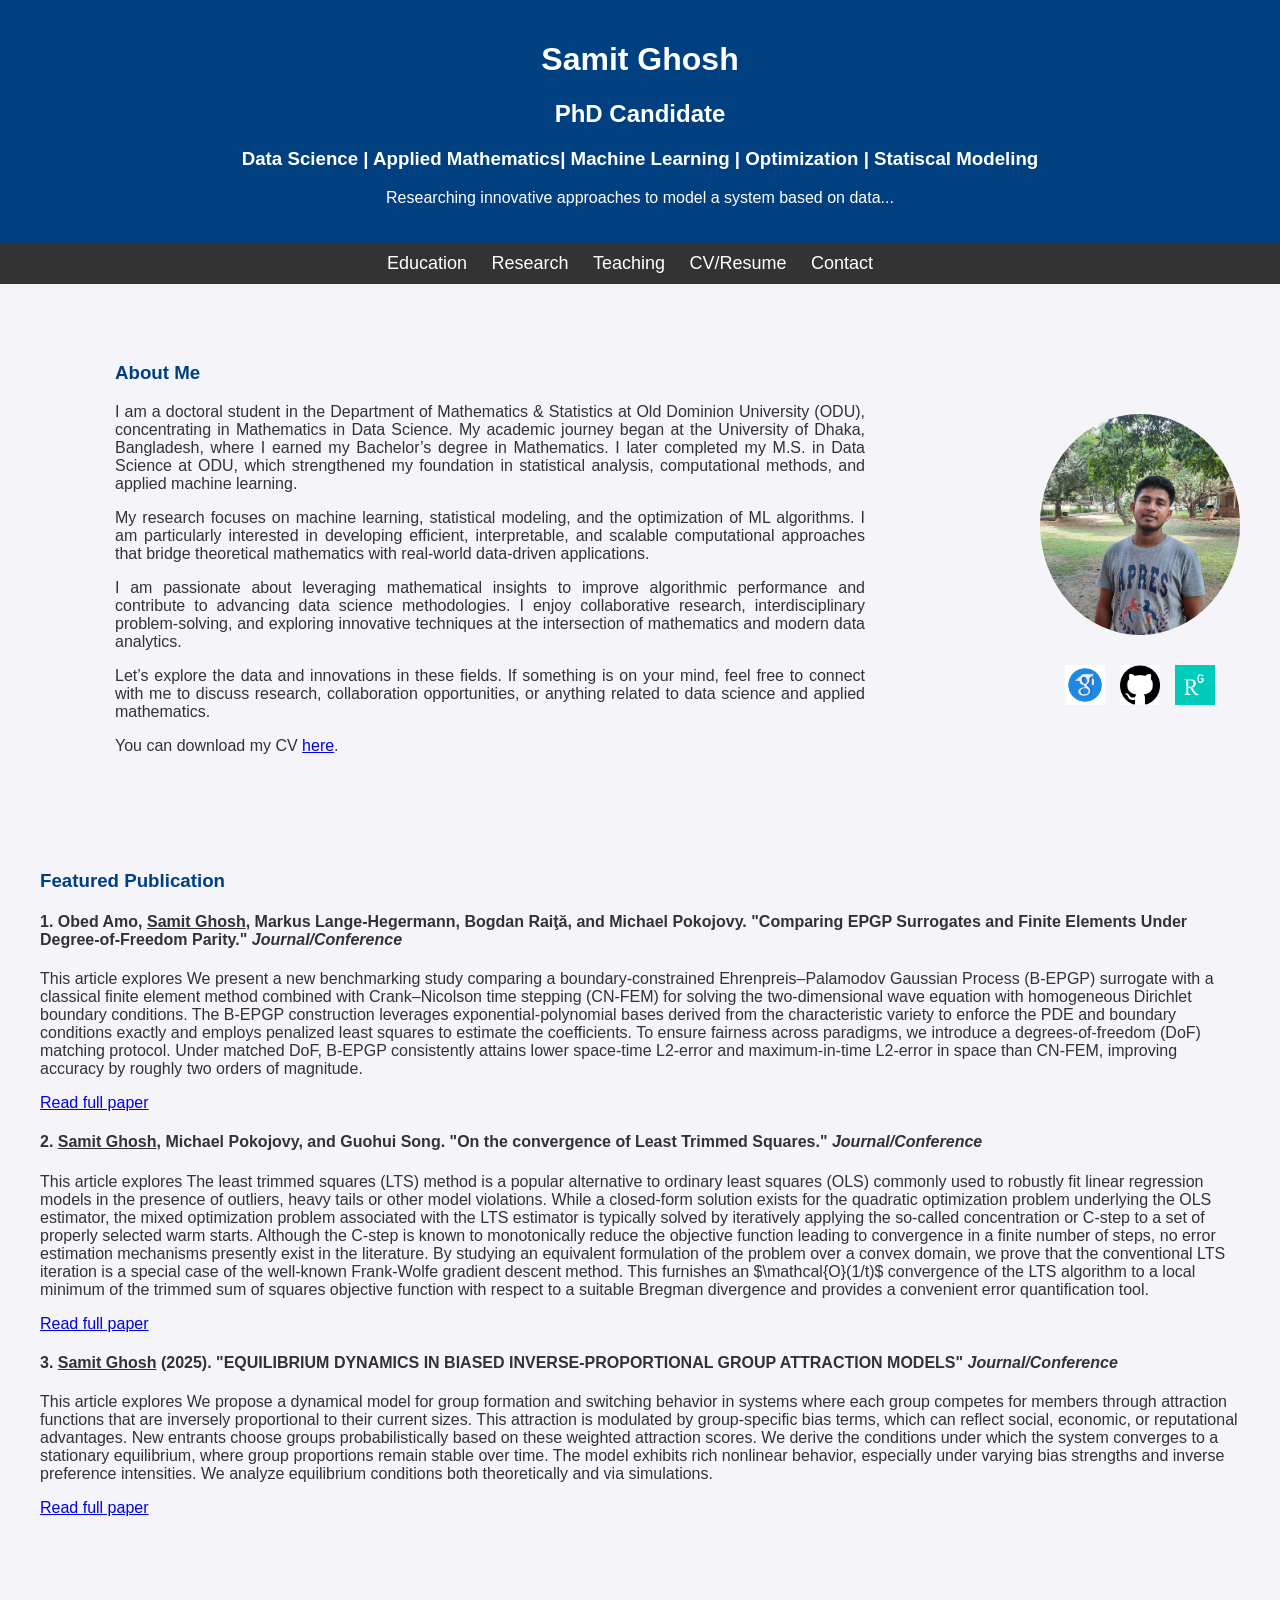
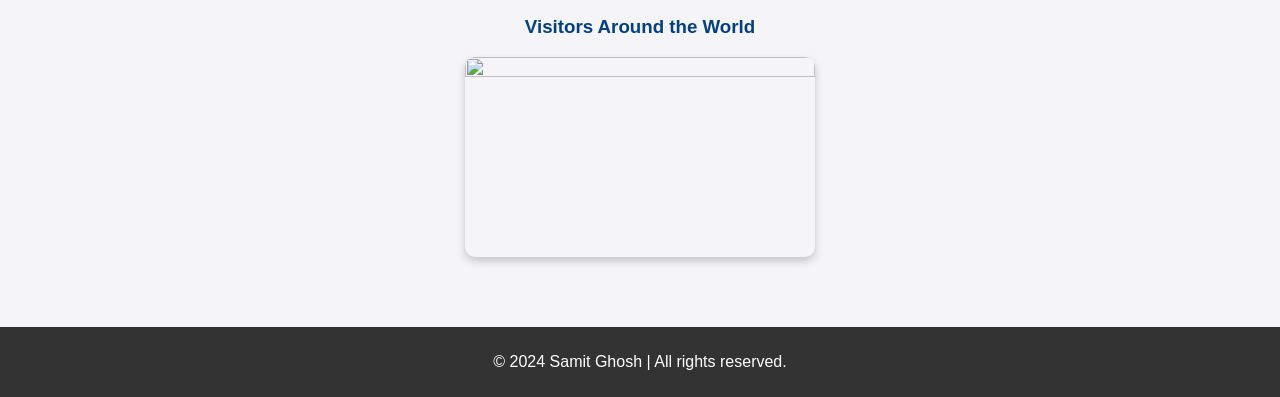
==== index.html @ 46276c5f "Add files via upload" ====
<!DOCTYPE html>
<html lang="en">
<head>
    <meta charset="UTF-8">
    <meta name="viewport" content="width=device-width, initial-scale=1.0">
    <meta name="description" content="PhD Student in Computational & Applied Mathemaatics">
    <title>Samit Ghosh - PhD Student in Mathematics & Data Science</title>
    <link rel="stylesheet" href="styles.css">
    <link rel="stylesheet" href="https://cdnjs.cloudflare.com/ajax/libs/font-awesome/6.0.0-beta3/css/all.min.css">

</head>
<body>
    <header>
        <h1>Samit Ghosh</h1>
        <h2>PhD Candidate</h2> 
        <h3> Data Science | Applied Mathematics| Machine Learning | Optimization | Statiscal Modeling </h3>
        <p>Researching innovative approaches to model a system based on data...</p>
    </header>

    <nav>
    <ul>
        <li><a href="education.html">Education</a></li>
        <li><a href="research.html">Research</a></li> <!-- Link to research.html -->
        <li><a href="experience.html">Teaching</a></li>
        <!--<li><a href="#innovation">Innovation</a></li>-->
        <!--<li><a href="CV.html">CV/Resume</a></li>-->
        <li><a href="#cv">CV/Resume</a></li>
        <li><a href="contact.html">Contact</a></li>
    </ul>
   </nav>

<section id="about">
    <div class="about-container">


        <!-- LEFT SIDE -->
        <div class="left-side">
            <h3>About Me</h3>
            <p>I am a doctoral student in the Department of Mathematics &amp; Statistics at Old Dominion University (ODU), concentrating in Mathematics in Data Science. My academic journey began at the University of Dhaka, Bangladesh, where I earned my Bachelor’s degree in Mathematics. I later completed my M.S. in Data Science at ODU, which strengthened my foundation in statistical analysis, computational methods, and applied machine learning.</p> 
<p>My research focuses on machine learning, statistical modeling, and the optimization of ML algorithms. I am particularly interested in developing efficient, interpretable, and scalable computational approaches that bridge theoretical mathematics with real-world data-driven applications.</p>
<p>I am passionate about leveraging mathematical insights to improve algorithmic performance and contribute to advancing data science methodologies. I enjoy collaborative research, interdisciplinary problem-solving, and exploring innovative techniques at the intersection of mathematics and modern data analytics.</p>
<p>Let’s explore the data and innovations in these fields. If something is on your mind, feel free to connect with me to discuss research, collaboration opportunities, or anything related to data science and applied mathematics.</p>

<!-- CV/Resume link -->
    <p id="cv">You can download my CV <a href="SamitGhosh_CV.pdf" target="_blank">here</a>.</p>
        </div>

        <!-- RIGHT SIDE -->
        <div class="right-side">
            <img src="Profile.jpg" class="profile-pic" alt="Profile Picture of Samit K. Ghosh">

            <div class="social-icons">
                <a href="https://scholar.google.com/citations?user=d_TgIVkAAAAJ&hl=en&oi=ao" target="_blank">
                    <img src="google_scholar.jpg" alt="Google Scholar">
                </a>

                <a href="https://github.com/samitgit" target="_blank">
                    <img src="git_hub.png" alt="GitHub">
                </a>

                <a href="YOUR_RESEARCHGATE_LINK" target="_blank">
                    <img src="RG.jpg" alt="ResearchGate">
                </a>
            </div>
        </div>



    </div>
</section>




    <section id="featured-publication">
        <h3>Featured Publication</h3>
        <article>
            <h4>1. Obed Amo, <u>Samit Ghosh</u>, Markus Lange-Hegermann, Bogdan Raiţă, and Michael Pokojovy. "Comparing EPGP Surrogates and Finite Elements Under Degree-of-Freedom Parity." <em>Journal/Conference</em></h4>
            <p>This article explores We present a new benchmarking study comparing a boundary-constrained Ehrenpreis–Palamodov Gaussian Process (B-EPGP) surrogate with a classical finite element method combined with Crank–Nicolson time stepping (CN-FEM) for solving the two-dimensional wave equation with homogeneous Dirichlet boundary conditions. The B-EPGP construction leverages exponential-polynomial bases derived from the characteristic variety to enforce the PDE and boundary conditions exactly and employs penalized least squares to estimate the coefficients. To ensure fairness across paradigms, we introduce a degrees-of-freedom (DoF) matching protocol. Under matched DoF, B-EPGP consistently attains lower space-time L2-error and maximum-in-time L2-error in space than CN-FEM, improving accuracy by roughly two orders of magnitude.</p>
            <a href="https://scholar.google.com/citations?view_op=view_citation&hl=en&user=d_TgIVkAAAAJ&citation_for_view=d_TgIVkAAAAJ:d1gkVwhDpl0C" target="_blank">Read full paper</a>
            <h4>2. <u>Samit Ghosh</u>, Michael Pokojovy, and Guohui Song. "On the convergence of Least Trimmed Squares." <em>Journal/Conference</em></h4>
            <p>This article explores The least trimmed squares (LTS) method is a popular alternative to ordinary least squares (OLS) commonly used to robustly fit linear regression models in the presence of outliers, heavy tails or other model violations. While a closed-form solution exists for the quadratic optimization problem underlying the OLS estimator, the mixed optimization problem associated with the LTS estimator is typically solved by iteratively applying the so-called concentration or C-step to a set of properly selected warm starts. Although the C-step is known to monotonically reduce the objective function leading to convergence in a finite number of steps, no error estimation mechanisms presently exist in the literature. By studying an equivalent formulation of the problem over a convex domain, we prove that the conventional LTS iteration is a special case of the well-known Frank-Wolfe gradient descent method. This furnishes an $\mathcal{O}(1/t)$ convergence of the LTS algorithm to a local minimum of the trimmed sum of squares objective function with respect to a suitable Bregman divergence and provides a convenient error quantification tool.</p>
            <a href="LTS_Estimator.pdf" target="_blank">Read full paper</a>
            <h4>3. <u>Samit Ghosh</u> (2025). "EQUILIBRIUM DYNAMICS IN BIASED INVERSE-PROPORTIONAL GROUP
ATTRACTION MODELS" <em>Journal/Conference</em></h4>
            <p>This article explores We propose a dynamical model for group formation and switching behavior in systems where each group competes for members through attraction functions that are inversely proportional to their current sizes. This attraction is modulated by group-specific bias terms, which can reflect social, economic, or reputational advantages. New entrants choose groups probabilistically based on these weighted attraction scores. We derive the conditions under which the system converges to a stationary equilibrium, where group proportions remain stable over time. The model exhibits rich nonlinear behavior, especially under varying bias strengths and inverse preference intensities. We analyze equilibrium conditions both theoretically and
via simulations.</p>
            <a href="Inverse_Bias.pdf" target="_blank">Read full paper</a>
        </article>
    </section>

<section id="visitor-map" style="text-align:center; margin: 40px 0;">
    <h3>Visitors Around the World</h3>
    <a href="https://clustrmaps.com" title="Visitor Map" target="_blank">
        <img src="https://www.clustrmaps.com/map_v2.png?cl=ff0000&w=a" 
             width="350" 
             height="200" 
             style="border-radius: 10px; box-shadow: 0 4px 8px rgba(0,0,0,0.2);">
    </a>
</section>

    <footer>
        <p>&copy; 2024 Samit Ghosh | All rights reserved.</p>
    </footer>


</body>
</html>
---- styles.css ----
body {
    font-family: Arial, sans-serif;
    margin: 0;
    padding:0;
    background-color: #f4f4f9;
    color: #333;
}

header {
    background-color: #004080;
    color: white;
    text-align: center;
    padding: 20px 0;
}

nav {
    background-color: #333;
    text-align: center;
    padding: 10px;
}

nav ul {
    list-style: none;
    margin: 0;
    padding: 0;
}

nav ul li {
    display: inline;
    margin-right: 20px;
}

nav ul li a {
    color: white;
    text-decoration: none;
    font-size: 18px;
}

nav ul li a:hover {
    text-decoration: underline;
}

section {
    padding: 20px;
    margin: 20px;
}

section h3 {
    color: #004080;
}

/* Default image behavior */
img {
    max-width: 100%;
    height: auto;
    display: block;
    margin: 10px auto;
    border-radius: 0;
}

#contact {
    background-color: #f9f9f9;
    padding: 30px;
    margin: 30px 0;
    border-radius: 8px;
}

#contact h3 {
    color: #004080;
}

form {
    display: flex;
    flex-direction: column;
    max-width: 500px;
    margin: 0 auto;
}

form label {
    margin-top: 10px;
    font-weight: bold;
}

form input, form textarea {
    padding: 10px;
    margin-top: 5px;
    border: 1px solid #ccc;
    border-radius: 4px;
    font-size: 16px;
    width: 100%;
}

form button {
    background-color: #004080;
    color: white;
    border: none;
    padding: 10px 20px;
    margin-top: 15px;
    cursor: pointer;
    border-radius: 4px;
    font-size: 16px;
}

form button:hover {
    background-color: #003366;
}

.social-media {
    text-align: center;
    margin-top: 20px;
}

.social-media a {
    margin: 0 10px;
}

.social-media img {
    width: 40px;
    height: auto;
}

#education {
    padding: 20px;
    background-color: #f9f9f9;
}

.education-container {
    display: flex;
    justify-content: space-around;
    flex-wrap: wrap; /* Allows wrapping on smaller screens */
    margin-top: 20px;
}

.education-item {
    background-color: #f0f0f5;
    padding: 20px;
    border-radius: 8px;
    width: 45%; /* Makes each section take 45% of the width */
    margin-bottom: 20px;
    text-align: center;
}

.education-item img {
    display: block;
    margin: 10px auto;
    width: 50px;
    height: auto;
}

.education-item p {
    font-size: 16px;
    margin: 5px 0;
}

@media (max-width: 768px) {
    .education-item {
        width: 100%; /* Full width on smaller screens */
    }
}

footer {
    text-align: center;
    background-color: #333;
    color: white;
    padding: 10px 0;
    width: 100%;
    margin-top: 40px; /* optional spacing */
}

/* ABOUT SECTION */
#about {
    padding: 20px;
    margin: 20px;
}

.about-container {
    display: flex;
    align-items: flex-start;
    gap: 100px;
}

.left-side {
    text-align: justify;
    width: 750px;
    margin: 20px auto;
}

.profile-pic {
    width: 300px;
    border-radius: 70%;
    display: block;
    margin: 90px auto 20px auto;
}


/* Social icons below image */
.social-icons {
    margin-top: 15px;
    display: flex;
    justify-content: center;
    gap: 15px;
}

.social-icons img {
    width: 40px;
    height: 40px;
    transition: 0.3s;
    cursor: pointer;
}

.social-icons img:hover {
    transform: scale(1.1);
}

.right-side {
    max-width: 200px;
    text-align: justify;   /* ← This justifies your text */
    margin: 40px right;
}



/* Fix for mobile view */
@media (max-width: 768px) {
    .about-container {
        flex-direction: column;
        text-align: left;
    }

    .left-side {
        width: 100%;
    }

    .right-side {
        max-width: 100%;
    }
}

/* Common styling */
.education-item {
    background: #f9f9f9;
    padding: 15px;
    margin: 15px 0;
    border-radius: 8px;
    box-shadow: 0 0 5px rgba(0,0,0,0.1);
}

/* Full-width items (PhD + Undergraduate) */
.full-width {
    width: 100%;
}

/* Logo styling */
.edu-logo {
    width: 60px;
    margin-bottom: 10px;
}

/* Two MS cards side-by-side */
.ms-container {
    display: flex;
    gap: 20px;
    margin-top: 10px;
}

.ms-card {
    flex: 1;
}

/* Responsive layout for mobile */
@media (max-width: 768px) {
    .ms-container {
        flex-direction: column;
    }
}

.teaching-container {
    display: flex;
    flex-direction: column;
    gap: 20px;
    margin-top: 20px;
}

.course {
    background-color: #f9f9f9;
    padding: 15px;
    border-radius: 10px;
    box-shadow: 0 3px 6px rgba(0,0,0,0.1);
}

.course h4 {
    margin-bottom: 5px;
    color: #2c3e50;
}

.course p {
    margin: 3px 0;
}
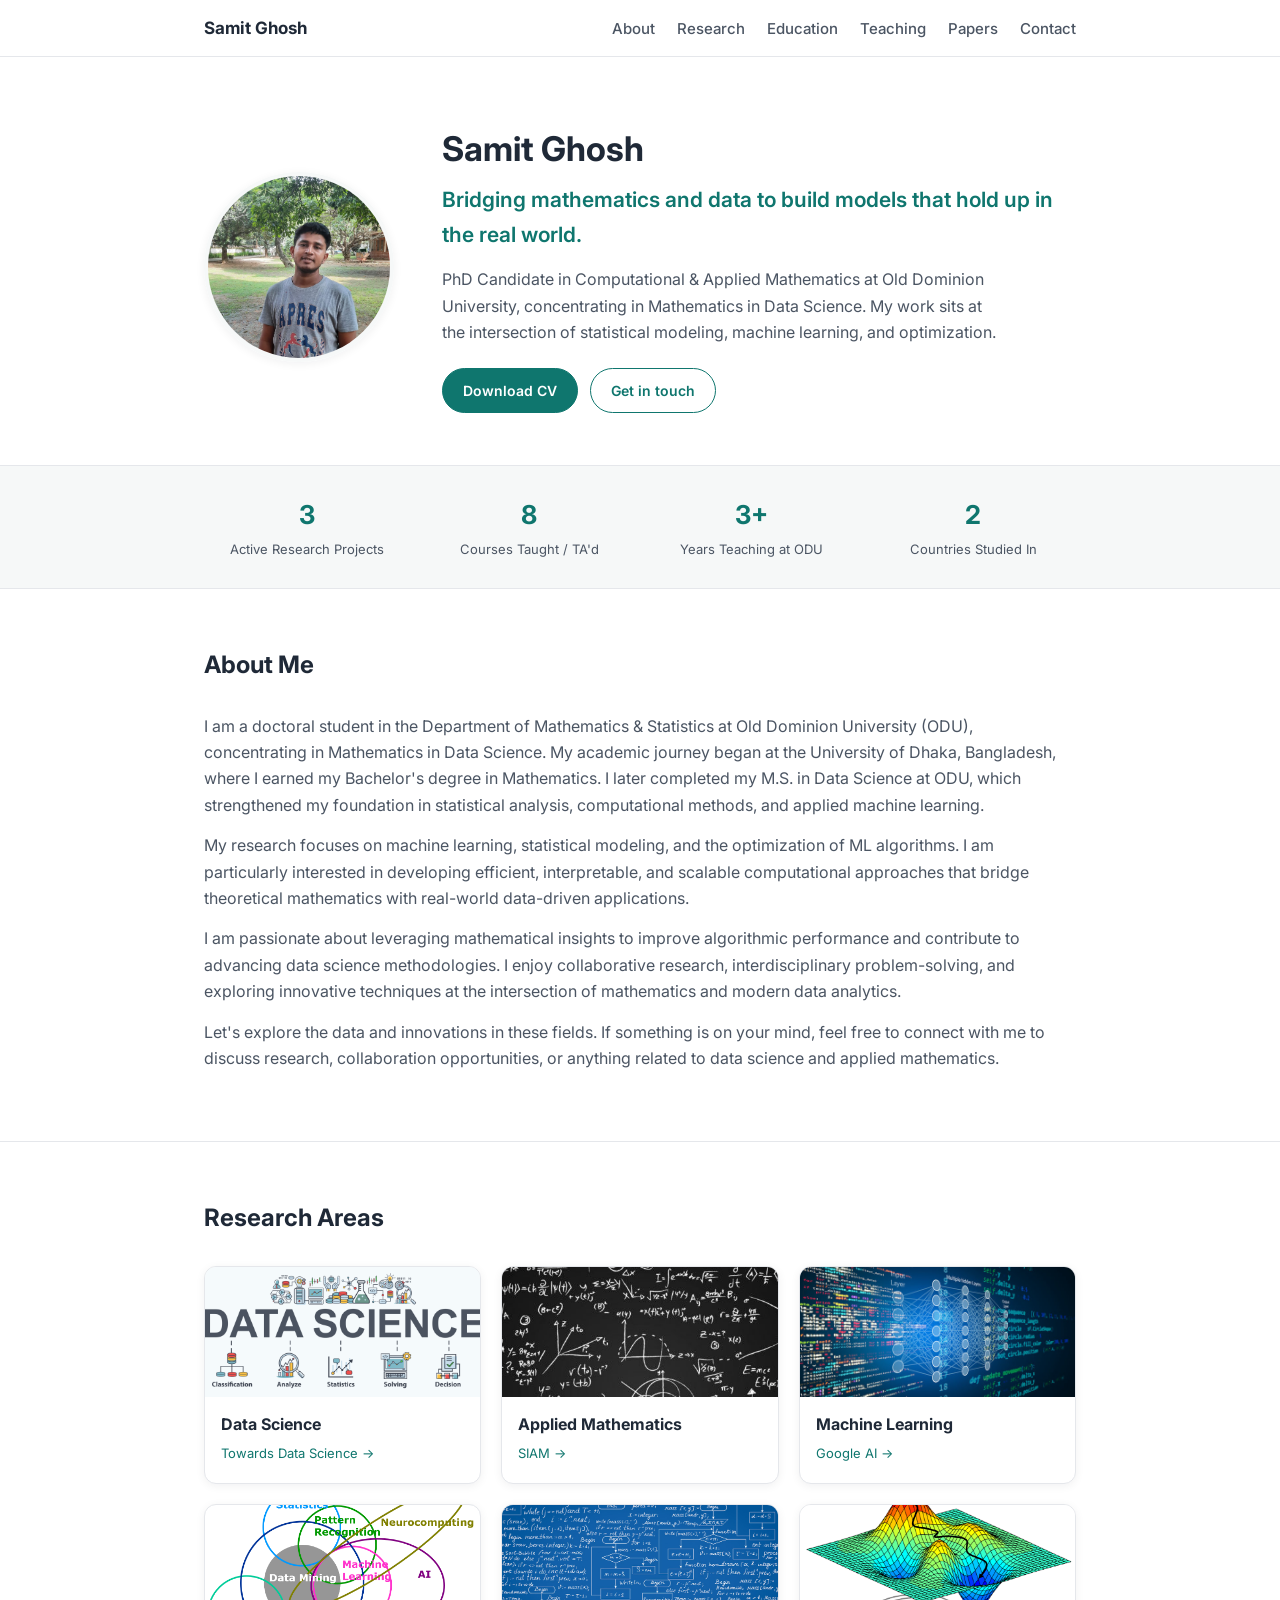
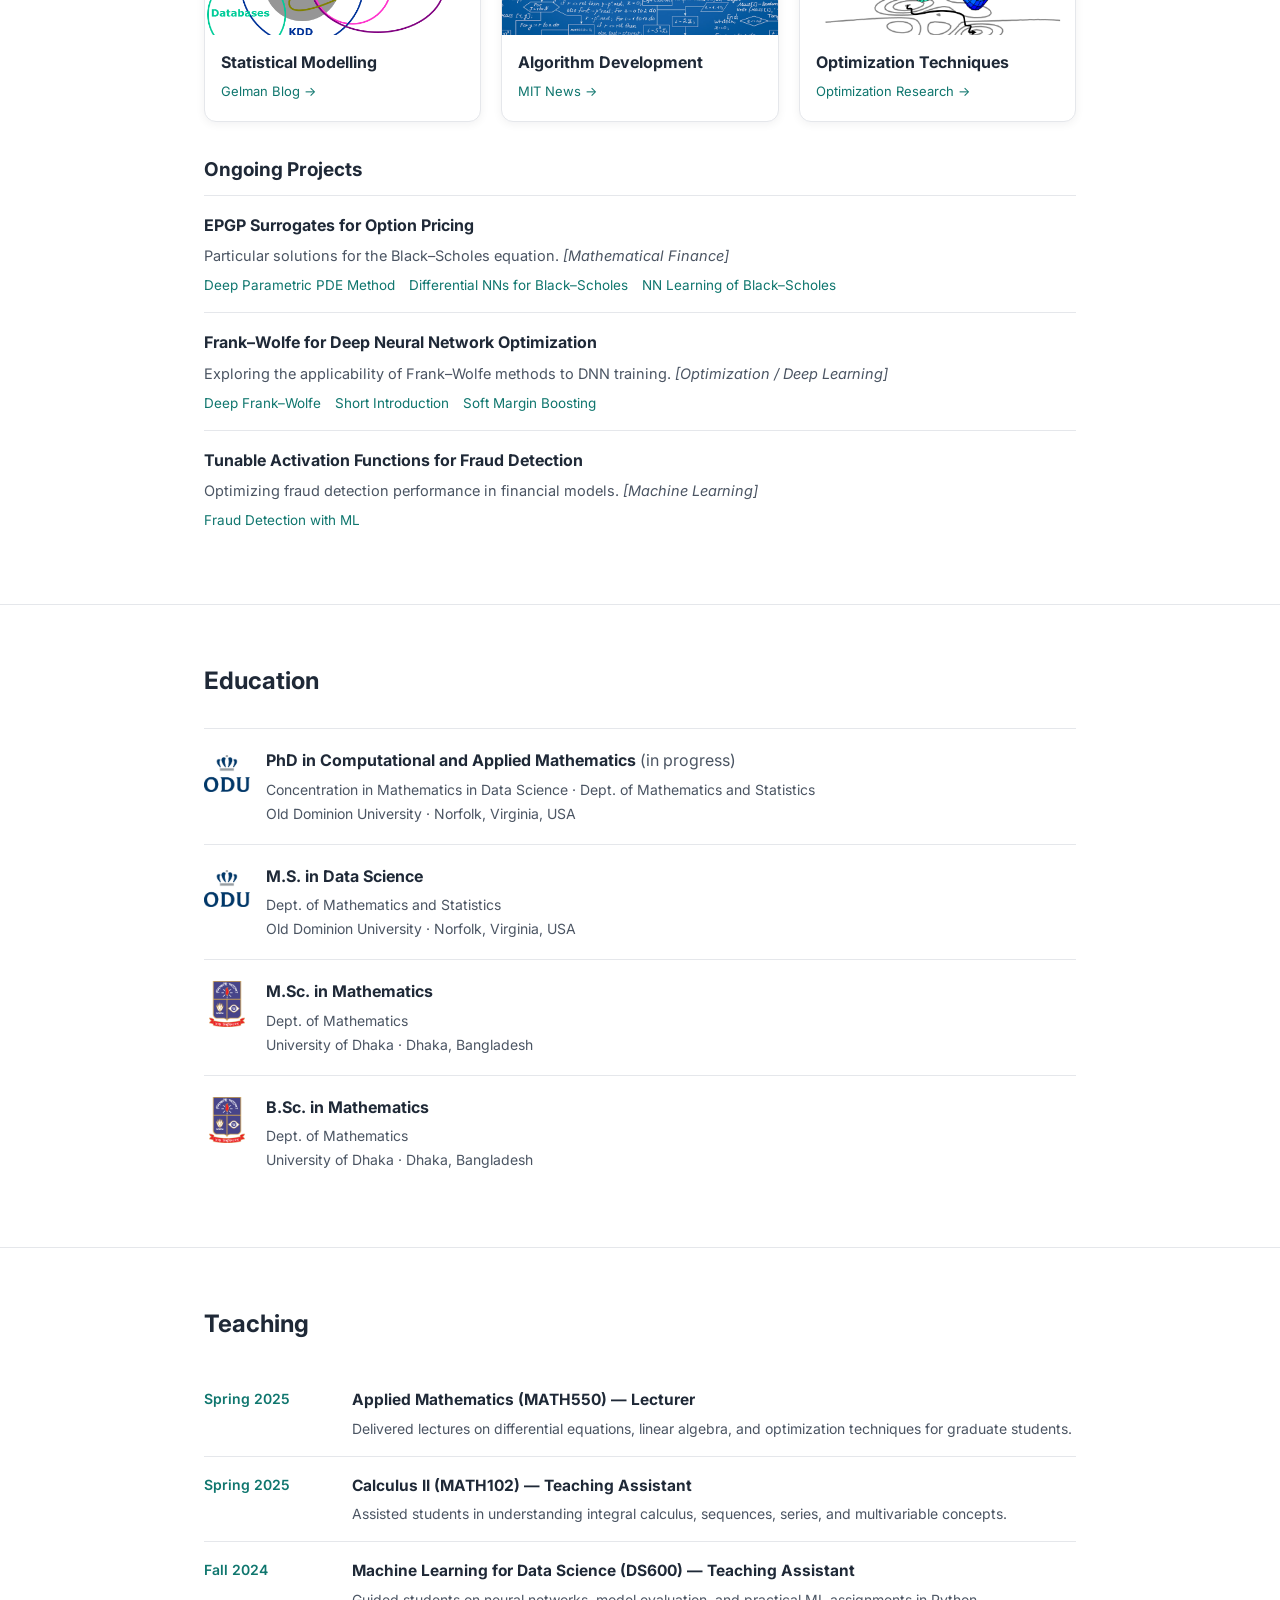
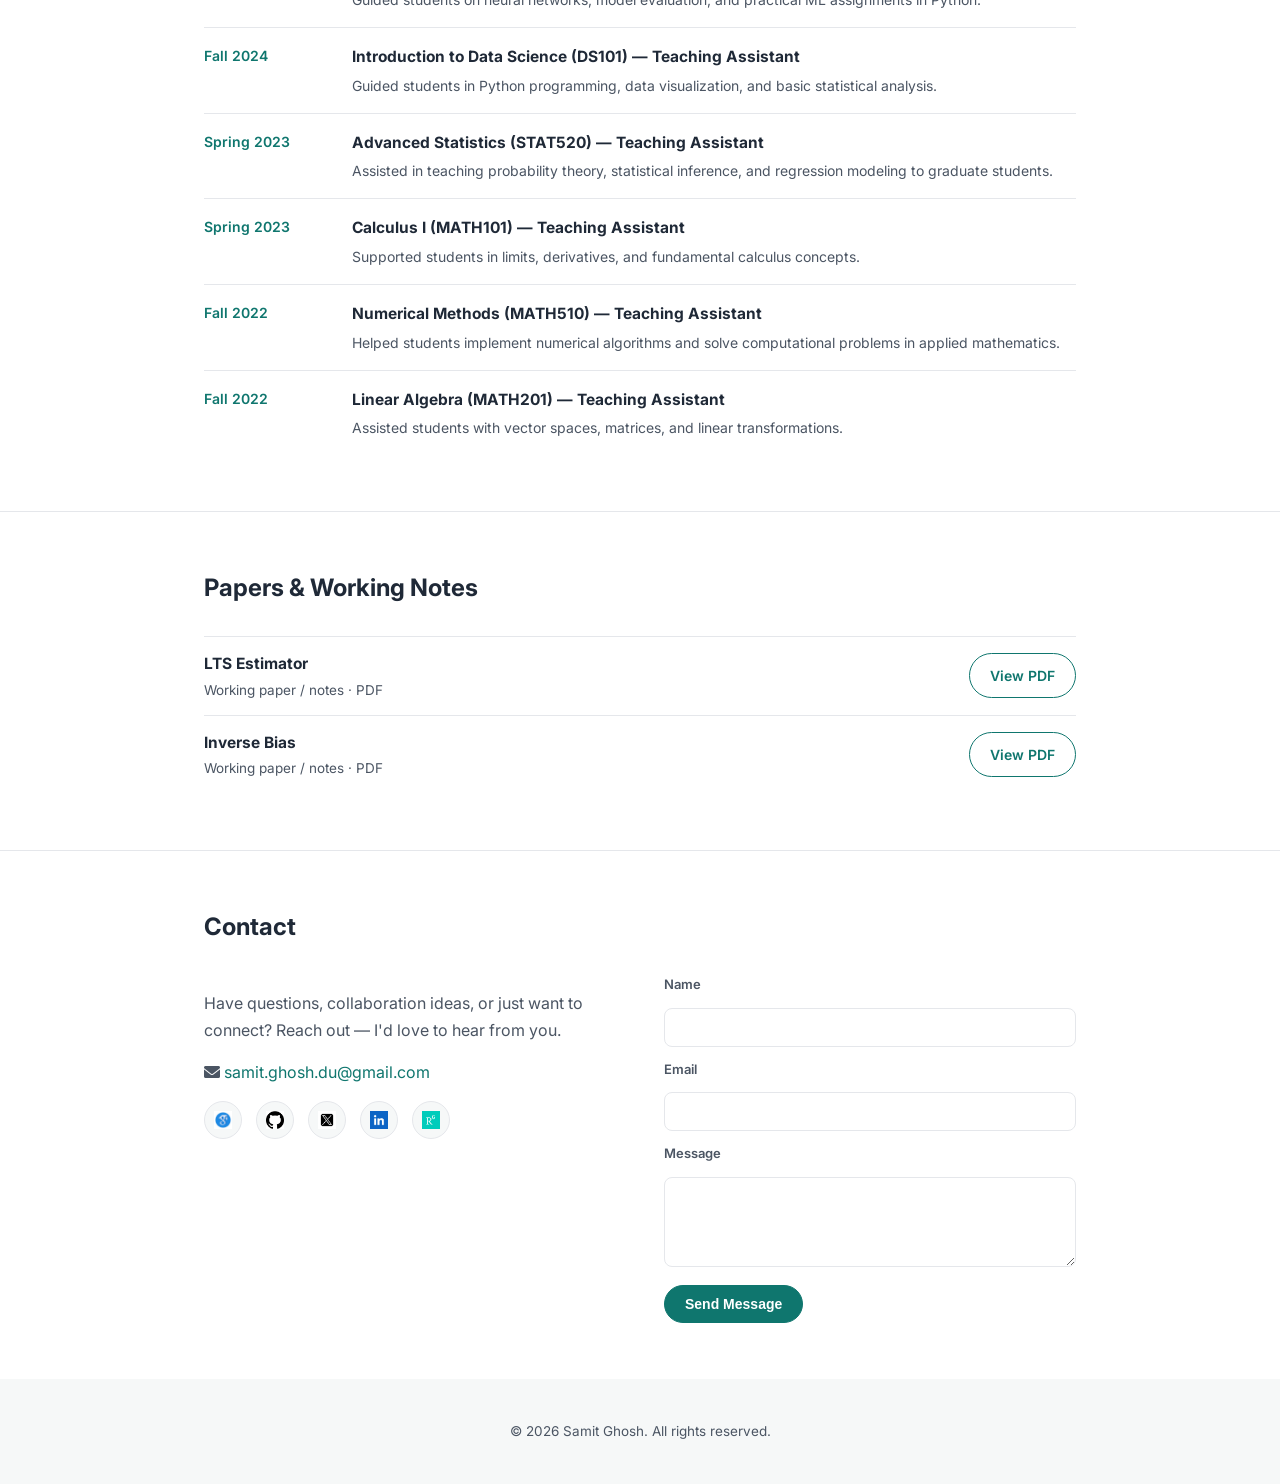
==== commit e566f804: "Add files via upload" ====
--- a/index.html
+++ b/index.html
@@ -1,108 +1,331 @@
-<!DOCTYPE html>
-<html lang="en">
-<head>
-    <meta charset="UTF-8">
-    <meta name="viewport" content="width=device-width, initial-scale=1.0">
-    <meta name="description" content="PhD Student in Computational & Applied Mathemaatics">
-    <title>Samit Ghosh - PhD Student in Mathematics & Data Science</title>
-    <link rel="stylesheet" href="styles.css">
-    <link rel="stylesheet" href="https://cdnjs.cloudflare.com/ajax/libs/font-awesome/6.0.0-beta3/css/all.min.css">
-
-</head>
-<body>
-    <header>
-        <h1>Samit Ghosh</h1>
-        <h2>PhD Candidate</h2> 
-        <h3> Data Science | Applied Mathematics| Machine Learning | Optimization | Statiscal Modeling </h3>
-        <p>Researching innovative approaches to model a system based on data...</p>
-    </header>
-
-    <nav>
-    <ul>
-        <li><a href="education.html">Education</a></li>
-        <li><a href="research.html">Research</a></li> <!-- Link to research.html -->
-        <li><a href="experience.html">Teaching</a></li>
-        <!--<li><a href="#innovation">Innovation</a></li>-->
-        <!--<li><a href="CV.html">CV/Resume</a></li>-->
-        <li><a href="#cv">CV/Resume</a></li>
-        <li><a href="contact.html">Contact</a></li>
-    </ul>
-   </nav>
-
-<section id="about">
-    <div class="about-container">
-
-
-        <!-- LEFT SIDE -->
-        <div class="left-side">
-            <h3>About Me</h3>
-            <p>I am a doctoral student in the Department of Mathematics &amp; Statistics at Old Dominion University (ODU), concentrating in Mathematics in Data Science. My academic journey began at the University of Dhaka, Bangladesh, where I earned my Bachelor’s degree in Mathematics. I later completed my M.S. in Data Science at ODU, which strengthened my foundation in statistical analysis, computational methods, and applied machine learning.</p> 
-<p>My research focuses on machine learning, statistical modeling, and the optimization of ML algorithms. I am particularly interested in developing efficient, interpretable, and scalable computational approaches that bridge theoretical mathematics with real-world data-driven applications.</p>
-<p>I am passionate about leveraging mathematical insights to improve algorithmic performance and contribute to advancing data science methodologies. I enjoy collaborative research, interdisciplinary problem-solving, and exploring innovative techniques at the intersection of mathematics and modern data analytics.</p>
-<p>Let’s explore the data and innovations in these fields. If something is on your mind, feel free to connect with me to discuss research, collaboration opportunities, or anything related to data science and applied mathematics.</p>
-
-<!-- CV/Resume link -->
-    <p id="cv">You can download my CV <a href="SamitGhosh_CV.pdf" target="_blank">here</a>.</p>
-        </div>
-
-        <!-- RIGHT SIDE -->
-        <div class="right-side">
-            <img src="Profile.jpg" class="profile-pic" alt="Profile Picture of Samit K. Ghosh">
-
-            <div class="social-icons">
-                <a href="https://scholar.google.com/citations?user=d_TgIVkAAAAJ&hl=en&oi=ao" target="_blank">
-                    <img src="google_scholar.jpg" alt="Google Scholar">
-                </a>
-
-                <a href="https://github.com/samitgit" target="_blank">
-                    <img src="git_hub.png" alt="GitHub">
-                </a>
-
-                <a href="YOUR_RESEARCHGATE_LINK" target="_blank">
-                    <img src="RG.jpg" alt="ResearchGate">
-                </a>
-            </div>
-        </div>
-
-
-
-    </div>
-</section>
-
-
-
-
-    <section id="featured-publication">
-        <h3>Featured Publication</h3>
-        <article>
-            <h4>1. Obed Amo, <u>Samit Ghosh</u>, Markus Lange-Hegermann, Bogdan Raiţă, and Michael Pokojovy. "Comparing EPGP Surrogates and Finite Elements Under Degree-of-Freedom Parity." <em>Journal/Conference</em></h4>
-            <p>This article explores We present a new benchmarking study comparing a boundary-constrained Ehrenpreis–Palamodov Gaussian Process (B-EPGP) surrogate with a classical finite element method combined with Crank–Nicolson time stepping (CN-FEM) for solving the two-dimensional wave equation with homogeneous Dirichlet boundary conditions. The B-EPGP construction leverages exponential-polynomial bases derived from the characteristic variety to enforce the PDE and boundary conditions exactly and employs penalized least squares to estimate the coefficients. To ensure fairness across paradigms, we introduce a degrees-of-freedom (DoF) matching protocol. Under matched DoF, B-EPGP consistently attains lower space-time L2-error and maximum-in-time L2-error in space than CN-FEM, improving accuracy by roughly two orders of magnitude.</p>
-            <a href="https://scholar.google.com/citations?view_op=view_citation&hl=en&user=d_TgIVkAAAAJ&citation_for_view=d_TgIVkAAAAJ:d1gkVwhDpl0C" target="_blank">Read full paper</a>
-            <h4>2. <u>Samit Ghosh</u>, Michael Pokojovy, and Guohui Song. "On the convergence of Least Trimmed Squares." <em>Journal/Conference</em></h4>
-            <p>This article explores The least trimmed squares (LTS) method is a popular alternative to ordinary least squares (OLS) commonly used to robustly fit linear regression models in the presence of outliers, heavy tails or other model violations. While a closed-form solution exists for the quadratic optimization problem underlying the OLS estimator, the mixed optimization problem associated with the LTS estimator is typically solved by iteratively applying the so-called concentration or C-step to a set of properly selected warm starts. Although the C-step is known to monotonically reduce the objective function leading to convergence in a finite number of steps, no error estimation mechanisms presently exist in the literature. By studying an equivalent formulation of the problem over a convex domain, we prove that the conventional LTS iteration is a special case of the well-known Frank-Wolfe gradient descent method. This furnishes an $\mathcal{O}(1/t)$ convergence of the LTS algorithm to a local minimum of the trimmed sum of squares objective function with respect to a suitable Bregman divergence and provides a convenient error quantification tool.</p>
-            <a href="LTS_Estimator.pdf" target="_blank">Read full paper</a>
-            <h4>3. <u>Samit Ghosh</u> (2025). "EQUILIBRIUM DYNAMICS IN BIASED INVERSE-PROPORTIONAL GROUP
-ATTRACTION MODELS" <em>Journal/Conference</em></h4>
-            <p>This article explores We propose a dynamical model for group formation and switching behavior in systems where each group competes for members through attraction functions that are inversely proportional to their current sizes. This attraction is modulated by group-specific bias terms, which can reflect social, economic, or reputational advantages. New entrants choose groups probabilistically based on these weighted attraction scores. We derive the conditions under which the system converges to a stationary equilibrium, where group proportions remain stable over time. The model exhibits rich nonlinear behavior, especially under varying bias strengths and inverse preference intensities. We analyze equilibrium conditions both theoretically and
-via simulations.</p>
-            <a href="Inverse_Bias.pdf" target="_blank">Read full paper</a>
-        </article>
-    </section>
-
-<section id="visitor-map" style="text-align:center; margin: 40px 0;">
-    <h3>Visitors Around the World</h3>
-    <a href="https://clustrmaps.com" title="Visitor Map" target="_blank">
-        <img src="https://www.clustrmaps.com/map_v2.png?cl=ff0000&w=a" 
-             width="350" 
-             height="200" 
-             style="border-radius: 10px; box-shadow: 0 4px 8px rgba(0,0,0,0.2);">
-    </a>
-</section>
-
-    <footer>
-        <p>&copy; 2024 Samit Ghosh | All rights reserved.</p>
-    </footer>
-
-
-</body>
-</html>
+<!DOCTYPE html>
+<html lang="en">
+<head>
+<meta charset="UTF-8">
+<meta name="viewport" content="width=device-width, initial-scale=1.0">
+<meta name="description" content="Samit Ghosh — PhD Candidate in Computational & Applied Mathematics at Old Dominion University, researching machine learning, statistical modeling, and optimization.">
+<title>Samit Ghosh — PhD Candidate, Mathematics &amp; Data Science</title>
+<link rel="preconnect" href="https://fonts.googleapis.com">
+<link rel="preconnect" href="https://fonts.gstatic.com" crossorigin>
+<link href="https://fonts.googleapis.com/css2?family=Inter:wght@400;500;600;700&display=swap" rel="stylesheet">
+<link rel="stylesheet" href="https://cdnjs.cloudflare.com/ajax/libs/font-awesome/6.0.0-beta3/css/all.min.css">
+<link rel="stylesheet" href="styles.css">
+</head>
+<body>
+
+<nav class="site-nav">
+    <div class="wrap">
+        <span class="brand">Samit Ghosh</span>
+        <ul>
+            <li><a href="#about">About</a></li>
+            <li><a href="#research">Research</a></li>
+            <li><a href="#education">Education</a></li>
+            <li><a href="#teaching">Teaching</a></li>
+            <li><a href="#papers">Papers</a></li>
+            <li><a href="#contact">Contact</a></li>
+        </ul>
+    </div>
+</nav>
+
+<!-- ===================== HERO ===================== -->
+<header class="hero">
+    <div class="wrap">
+        <div class="hero-photo">
+            <img src="Profile.jpg" alt="Portrait of Samit Ghosh">
+        </div>
+        <div class="hero-text">
+            <h1>Samit Ghosh</h1>
+            <p class="hero-tagline">Bridging mathematics and data to build models that hold up in the real world.</p>
+            <p class="hero-sub">PhD Candidate in Computational &amp; Applied Mathematics at Old Dominion University, concentrating in Mathematics in Data Science. My work sits at the intersection of statistical modeling, machine learning, and optimization.</p>
+            <div class="hero-cta">
+                <a class="btn btn-primary" href="SamitGhosh_CV.pdf" target="_blank">Download CV</a>
+                <a class="btn btn-ghost" href="#contact">Get in touch</a>
+            </div>
+        </div>
+    </div>
+</header>
+
+<!-- ===================== STATS ===================== -->
+<div class="stats">
+    <div class="wrap">
+        <div>
+            <div class="stat-num">3</div>
+            <div class="stat-label">Active Research Projects</div>
+        </div>
+        <div>
+            <div class="stat-num">8</div>
+            <div class="stat-label">Courses Taught / TA'd</div>
+        </div>
+        <div>
+            <div class="stat-num">3+</div>
+            <div class="stat-label">Years Teaching at ODU</div>
+        </div>
+        <div>
+            <div class="stat-num">2</div>
+            <div class="stat-label">Countries Studied In</div>
+        </div>
+    </div>
+</div>
+
+<!-- ===================== ABOUT ===================== -->
+<section id="about">
+    <div class="wrap">
+        <h2 class="section-title">About Me</h2>
+        <p>I am a doctoral student in the Department of Mathematics &amp; Statistics at Old Dominion University (ODU), concentrating in Mathematics in Data Science. My academic journey began at the University of Dhaka, Bangladesh, where I earned my Bachelor's degree in Mathematics. I later completed my M.S. in Data Science at ODU, which strengthened my foundation in statistical analysis, computational methods, and applied machine learning.</p>
+        <p>My research focuses on machine learning, statistical modeling, and the optimization of ML algorithms. I am particularly interested in developing efficient, interpretable, and scalable computational approaches that bridge theoretical mathematics with real-world data-driven applications.</p>
+        <p>I am passionate about leveraging mathematical insights to improve algorithmic performance and contribute to advancing data science methodologies. I enjoy collaborative research, interdisciplinary problem-solving, and exploring innovative techniques at the intersection of mathematics and modern data analytics.</p>
+        <p>Let's explore the data and innovations in these fields. If something is on your mind, feel free to connect with me to discuss research, collaboration opportunities, or anything related to data science and applied mathematics.</p>
+    </div>
+</section>
+
+<!-- ===================== RESEARCH ===================== -->
+<section id="research">
+    <div class="wrap">
+        <h2 class="section-title">Research Areas</h2>
+        <div class="card-grid">
+            <div class="research-card">
+                <img src="data_science.png" alt="Data Science">
+                <div class="research-card-body">
+                    <h4>Data Science</h4>
+                    <p><a href="https://towardsdatascience.com/latest/" target="_blank">Towards Data Science &rarr;</a></p>
+                </div>
+            </div>
+            <div class="research-card">
+                <img src="appmath.jpg" alt="Applied Mathematics">
+                <div class="research-card-body">
+                    <h4>Applied Mathematics</h4>
+                    <p><a href="https://www.siam.org" target="_blank">SIAM &rarr;</a></p>
+                </div>
+            </div>
+            <div class="research-card">
+                <img src="ML.jpg" alt="Machine Learning">
+                <div class="research-card-body">
+                    <h4>Machine Learning</h4>
+                    <p><a href="https://ai.google" target="_blank">Google AI &rarr;</a></p>
+                </div>
+            </div>
+            <div class="research-card">
+                <img src="statmodel.png" alt="Statistical Modelling">
+                <div class="research-card-body">
+                    <h4>Statistical Modelling</h4>
+                    <p><a href="https://statmodeling.stat.columbia.edu" target="_blank">Gelman Blog &rarr;</a></p>
+                </div>
+            </div>
+            <div class="research-card">
+                <img src="algo.jpg" alt="Algorithm Development">
+                <div class="research-card-body">
+                    <h4>Algorithm Development</h4>
+                    <p><a href="https://news.mit.edu/topic/algorithms" target="_blank">MIT News &rarr;</a></p>
+                </div>
+            </div>
+            <div class="research-card">
+                <img src="opt.png" alt="Optimization Techniques">
+                <div class="research-card-body">
+                    <h4>Optimization Techniques</h4>
+                    <p><a href="https://www.mathopt.org/?nav=optima_newsletterS" target="_blank">Optimization Research &rarr;</a></p>
+                </div>
+            </div>
+        </div>
+
+        <div class="projects-list">
+            <h3 class="section-title" style="font-size:19px; margin-bottom:10px;">Ongoing Projects</h3>
+
+            <div class="project-item">
+                <h4>EPGP Surrogates for Option Pricing</h4>
+                <p>Particular solutions for the Black&ndash;Scholes equation. <em>[Mathematical Finance]</em></p>
+                <div class="project-refs">
+                    <a href="https://arxiv.org/abs/2012.06211" target="_blank">Deep Parametric PDE Method</a>
+                    <a href="https://arxiv.org/abs/2007.00937" target="_blank">Differential NNs for Black&ndash;Scholes</a>
+                    <a href="https://huggingface.co/papers/2405.05780" target="_blank">NN Learning of Black&ndash;Scholes</a>
+                </div>
+            </div>
+
+            <div class="project-item">
+                <h4>Frank&ndash;Wolfe for Deep Neural Network Optimization</h4>
+                <p>Exploring the applicability of Frank&ndash;Wolfe methods to DNN training. <em>[Optimization / Deep Learning]</em></p>
+                <div class="project-refs">
+                    <a href="https://www.catalyzex.com/paper/deep-frank-wolfe-for-neural-network" target="_blank">Deep Frank&ndash;Wolfe</a>
+                    <a href="https://link.springer.com/article/10.1365/s13291-023-00275-x" target="_blank">Short Introduction</a>
+                    <a href="https://link.springer.com/chapter/10.1007/978-981-96-0668-9_21" target="_blank">Soft Margin Boosting</a>
+                </div>
+            </div>
+
+            <div class="project-item">
+                <h4>Tunable Activation Functions for Fraud Detection</h4>
+                <p>Optimizing fraud detection performance in financial models. <em>[Machine Learning]</em></p>
+                <div class="project-refs">
+                    <a href="https://www.nature.com/articles/s41598-025-15783-2" target="_blank">Fraud Detection with ML</a>
+                </div>
+            </div>
+        </div>
+    </div>
+</section>
+
+<!-- ===================== EDUCATION ===================== -->
+<section id="education">
+    <div class="wrap">
+        <h2 class="section-title">Education</h2>
+
+        <div class="edu-item">
+            <img src="ODU_logo.png" alt="Old Dominion University logo">
+            <div>
+                <h4>PhD in Computational and Applied Mathematics <span style="color:var(--ink-light); font-weight:400;">(in progress)</span></h4>
+                <p>Concentration in Mathematics in Data Science &middot; Dept. of Mathematics and Statistics</p>
+                <p>Old Dominion University &middot; Norfolk, Virginia, USA</p>
+            </div>
+        </div>
+
+        <div class="edu-item">
+            <img src="ODU_logo.png" alt="Old Dominion University logo">
+            <div>
+                <h4>M.S. in Data Science</h4>
+                <p>Dept. of Mathematics and Statistics</p>
+                <p>Old Dominion University &middot; Norfolk, Virginia, USA</p>
+            </div>
+        </div>
+
+        <div class="edu-item">
+            <img src="DU.png" alt="University of Dhaka logo">
+            <div>
+                <h4>M.Sc. in Mathematics</h4>
+                <p>Dept. of Mathematics</p>
+                <p>University of Dhaka &middot; Dhaka, Bangladesh</p>
+            </div>
+        </div>
+
+        <div class="edu-item">
+            <img src="DU.png" alt="University of Dhaka logo">
+            <div>
+                <h4>B.Sc. in Mathematics</h4>
+                <p>Dept. of Mathematics</p>
+                <p>University of Dhaka &middot; Dhaka, Bangladesh</p>
+            </div>
+        </div>
+    </div>
+</section>
+
+<!-- ===================== TEACHING ===================== -->
+<section id="teaching">
+    <div class="wrap">
+        <h2 class="section-title">Teaching</h2>
+        <div class="timeline">
+            <div class="timeline-row">
+                <div class="timeline-when">Spring 2025</div>
+                <div class="timeline-what">
+                    <h4>Applied Mathematics (MATH550) &mdash; Lecturer</h4>
+                    <p>Delivered lectures on differential equations, linear algebra, and optimization techniques for graduate students.</p>
+                </div>
+            </div>
+            <div class="timeline-row">
+                <div class="timeline-when">Spring 2025</div>
+                <div class="timeline-what">
+                    <h4>Calculus II (MATH102) &mdash; Teaching Assistant</h4>
+                    <p>Assisted students in understanding integral calculus, sequences, series, and multivariable concepts.</p>
+                </div>
+            </div>
+            <div class="timeline-row">
+                <div class="timeline-when">Fall 2024</div>
+                <div class="timeline-what">
+                    <h4>Machine Learning for Data Science (DS600) &mdash; Teaching Assistant</h4>
+                    <p>Guided students on neural networks, model evaluation, and practical ML assignments in Python.</p>
+                </div>
+            </div>
+            <div class="timeline-row">
+                <div class="timeline-when">Fall 2024</div>
+                <div class="timeline-what">
+                    <h4>Introduction to Data Science (DS101) &mdash; Teaching Assistant</h4>
+                    <p>Guided students in Python programming, data visualization, and basic statistical analysis.</p>
+                </div>
+            </div>
+            <div class="timeline-row">
+                <div class="timeline-when">Spring 2023</div>
+                <div class="timeline-what">
+                    <h4>Advanced Statistics (STAT520) &mdash; Teaching Assistant</h4>
+                    <p>Assisted in teaching probability theory, statistical inference, and regression modeling to graduate students.</p>
+                </div>
+            </div>
+            <div class="timeline-row">
+                <div class="timeline-when">Spring 2023</div>
+                <div class="timeline-what">
+                    <h4>Calculus I (MATH101) &mdash; Teaching Assistant</h4>
+                    <p>Supported students in limits, derivatives, and fundamental calculus concepts.</p>
+                </div>
+            </div>
+            <div class="timeline-row">
+                <div class="timeline-when">Fall 2022</div>
+                <div class="timeline-what">
+                    <h4>Numerical Methods (MATH510) &mdash; Teaching Assistant</h4>
+                    <p>Helped students implement numerical algorithms and solve computational problems in applied mathematics.</p>
+                </div>
+            </div>
+            <div class="timeline-row">
+                <div class="timeline-when">Fall 2022</div>
+                <div class="timeline-what">
+                    <h4>Linear Algebra (MATH201) &mdash; Teaching Assistant</h4>
+                    <p>Assisted students with vector spaces, matrices, and linear transformations.</p>
+                </div>
+            </div>
+        </div>
+    </div>
+</section>
+
+<!-- ===================== PAPERS / NOTES ===================== -->
+<section id="papers">
+    <div class="wrap">
+        <h2 class="section-title">Papers &amp; Working Notes</h2>
+        <div class="paper-item">
+            <div>
+                <h4>LTS Estimator</h4>
+                <p>Working paper / notes &middot; PDF</p>
+            </div>
+            <a class="btn btn-ghost" href="LTS_Estimator.pdf" target="_blank">View PDF</a>
+        </div>
+        <div class="paper-item">
+            <div>
+                <h4>Inverse Bias</h4>
+                <p>Working paper / notes &middot; PDF</p>
+            </div>
+            <a class="btn btn-ghost" href="Inverse_Bias.pdf" target="_blank">View PDF</a>
+        </div>
+    </div>
+</section>
+
+<!-- ===================== CONTACT ===================== -->
+<section id="contact">
+    <div class="wrap">
+        <h2 class="section-title">Contact</h2>
+        <div class="contact-grid">
+            <div class="contact-info">
+                <p>Have questions, collaboration ideas, or just want to connect? Reach out &mdash; I'd love to hear from you.</p>
+                <p><i class="fa-solid fa-envelope"></i> <a href="mailto:samit.ghosh.du@gmail.com">samit.ghosh.du@gmail.com</a></p>
+                <div class="social-row">
+                    <a href="https://scholar.google.com/citations?user=d_TgIVkAAAAJ&hl=en&oi=ao" target="_blank" aria-label="Google Scholar"><img src="google_scholar.jpg" alt="Google Scholar"></a>
+                    <a href="https://github.com/samitgit" target="_blank" aria-label="GitHub"><img src="git_hub.png" alt="GitHub"></a>
+                    <a href="https://x.com/Ghosh_Samit13" target="_blank" aria-label="X"><img src="X.png" alt="X"></a>
+                    <a href="https://www.linkedin.com/in/samitgkghosh" target="_blank" aria-label="LinkedIn"><img src="Linkedin.png" alt="LinkedIn"></a>
+                    <a href="YOUR_RESEARCHGATE_LINK" target="_blank" aria-label="ResearchGate"><img src="RG.jpg" alt="ResearchGate"></a>
+                </div>
+            </div>
+
+            <form class="contact-form" action="mailto:samit.ghosh.du@gmail.com" method="post" enctype="text/plain">
+                <label for="name">Name</label>
+                <input type="text" id="name" name="name" required>
+
+                <label for="email">Email</label>
+                <input type="email" id="email" name="email" required>
+
+                <label for="message">Message</label>
+                <textarea id="message" name="message" rows="4" required></textarea>
+
+                <button type="submit" class="btn btn-primary">Send Message</button>
+            </form>
+        </div>
+    </div>
+</section>
+
+<footer>
+    <p>&copy; 2026 Samit Ghosh. All rights reserved.</p>
+</footer>
+
+</body>
+</html>
--- a/styles.css
+++ b/styles.css
@@ -1,299 +1,421 @@
-body {
-    font-family: Arial, sans-serif;
-    margin: 0;
-    padding:0;
-    background-color: #f4f4f9;
-    color: #333;
-}
-
-header {
-    background-color: #004080;
-    color: white;
-    text-align: center;
-    padding: 20px 0;
-}
-
-nav {
-    background-color: #333;
-    text-align: center;
-    padding: 10px;
-}
-
-nav ul {
-    list-style: none;
-    margin: 0;
-    padding: 0;
-}
-
-nav ul li {
-    display: inline;
-    margin-right: 20px;
-}
-
-nav ul li a {
-    color: white;
-    text-decoration: none;
-    font-size: 18px;
-}
-
-nav ul li a:hover {
-    text-decoration: underline;
-}
-
-section {
-    padding: 20px;
-    margin: 20px;
-}
-
-section h3 {
-    color: #004080;
-}
-
-/* Default image behavior */
-img {
-    max-width: 100%;
-    height: auto;
-    display: block;
-    margin: 10px auto;
-    border-radius: 0;
-}
-
-#contact {
-    background-color: #f9f9f9;
-    padding: 30px;
-    margin: 30px 0;
-    border-radius: 8px;
-}
-
-#contact h3 {
-    color: #004080;
-}
-
-form {
-    display: flex;
-    flex-direction: column;
-    max-width: 500px;
-    margin: 0 auto;
-}
-
-form label {
-    margin-top: 10px;
-    font-weight: bold;
-}
-
-form input, form textarea {
-    padding: 10px;
-    margin-top: 5px;
-    border: 1px solid #ccc;
-    border-radius: 4px;
-    font-size: 16px;
-    width: 100%;
-}
-
-form button {
-    background-color: #004080;
-    color: white;
-    border: none;
-    padding: 10px 20px;
-    margin-top: 15px;
-    cursor: pointer;
-    border-radius: 4px;
-    font-size: 16px;
-}
-
-form button:hover {
-    background-color: #003366;
-}
-
-.social-media {
-    text-align: center;
-    margin-top: 20px;
-}
-
-.social-media a {
-    margin: 0 10px;
-}
-
-.social-media img {
-    width: 40px;
-    height: auto;
-}
-
-#education {
-    padding: 20px;
-    background-color: #f9f9f9;
-}
-
-.education-container {
-    display: flex;
-    justify-content: space-around;
-    flex-wrap: wrap; /* Allows wrapping on smaller screens */
-    margin-top: 20px;
-}
-
-.education-item {
-    background-color: #f0f0f5;
-    padding: 20px;
-    border-radius: 8px;
-    width: 45%; /* Makes each section take 45% of the width */
-    margin-bottom: 20px;
-    text-align: center;
-}
-
-.education-item img {
-    display: block;
-    margin: 10px auto;
-    width: 50px;
-    height: auto;
-}
-
-.education-item p {
-    font-size: 16px;
-    margin: 5px 0;
-}
-
-@media (max-width: 768px) {
-    .education-item {
-        width: 100%; /* Full width on smaller screens */
-    }
-}
-
-footer {
-    text-align: center;
-    background-color: #333;
-    color: white;
-    padding: 10px 0;
-    width: 100%;
-    margin-top: 40px; /* optional spacing */
-}
-
-/* ABOUT SECTION */
-#about {
-    padding: 20px;
-    margin: 20px;
-}
-
-.about-container {
-    display: flex;
-    align-items: flex-start;
-    gap: 100px;
-}
-
-.left-side {
-    text-align: justify;
-    width: 750px;
-    margin: 20px auto;
-}
-
-.profile-pic {
-    width: 300px;
-    border-radius: 70%;
-    display: block;
-    margin: 90px auto 20px auto;
-}
-
-
-/* Social icons below image */
-.social-icons {
-    margin-top: 15px;
-    display: flex;
-    justify-content: center;
-    gap: 15px;
-}
-
-.social-icons img {
-    width: 40px;
-    height: 40px;
-    transition: 0.3s;
-    cursor: pointer;
-}
-
-.social-icons img:hover {
-    transform: scale(1.1);
-}
-
-.right-side {
-    max-width: 200px;
-    text-align: justify;   /* ← This justifies your text */
-    margin: 40px right;
-}
-
-
-
-/* Fix for mobile view */
-@media (max-width: 768px) {
-    .about-container {
-        flex-direction: column;
-        text-align: left;
-    }
-
-    .left-side {
-        width: 100%;
-    }
-
-    .right-side {
-        max-width: 100%;
-    }
-}
-
-/* Common styling */
-.education-item {
-    background: #f9f9f9;
-    padding: 15px;
-    margin: 15px 0;
-    border-radius: 8px;
-    box-shadow: 0 0 5px rgba(0,0,0,0.1);
-}
-
-/* Full-width items (PhD + Undergraduate) */
-.full-width {
-    width: 100%;
-}
-
-/* Logo styling */
-.edu-logo {
-    width: 60px;
-    margin-bottom: 10px;
-}
-
-/* Two MS cards side-by-side */
-.ms-container {
-    display: flex;
-    gap: 20px;
-    margin-top: 10px;
-}
-
-.ms-card {
-    flex: 1;
-}
-
-/* Responsive layout for mobile */
-@media (max-width: 768px) {
-    .ms-container {
-        flex-direction: column;
-    }
-}
-
-.teaching-container {
-    display: flex;
-    flex-direction: column;
-    gap: 20px;
-    margin-top: 20px;
-}
-
-.course {
-    background-color: #f9f9f9;
-    padding: 15px;
-    border-radius: 10px;
-    box-shadow: 0 3px 6px rgba(0,0,0,0.1);
-}
-
-.course h4 {
-    margin-bottom: 5px;
-    color: #2c3e50;
-}
-
-.course p {
-    margin: 3px 0;
-}
-
+/* ============================================
+   Samit Ghosh — personal site
+   Modern single-page academic theme
+   ============================================ */
+
+:root {
+    --accent: #0f766e;
+    --accent-dark: #0b5c56;
+    --ink: #1f2937;
+    --ink-light: #4b5563;
+    --bg: #ffffff;
+    --bg-alt: #f6f8f8;
+    --border: #e5e7eb;
+    --radius: 12px;
+    --max-width: 920px;
+    --shadow: 0 2px 10px rgba(15, 23, 42, 0.06);
+}
+
+* { box-sizing: border-box; }
+
+body {
+    margin: 0;
+    padding: 0;
+    font-family: 'Inter', -apple-system, BlinkMacSystemFont, 'Segoe UI', Roboto, Helvetica, Arial, sans-serif;
+    color: var(--ink);
+    background: var(--bg);
+    line-height: 1.65;
+    -webkit-font-smoothing: antialiased;
+}
+
+a { color: var(--accent); text-decoration: none; }
+a:hover { text-decoration: underline; }
+
+img { max-width: 100%; height: auto; display: block; }
+
+.wrap {
+    max-width: var(--max-width);
+    margin: 0 auto;
+    padding: 0 24px;
+}
+
+/* ---------- Sticky nav ---------- */
+.site-nav {
+    position: sticky;
+    top: 0;
+    z-index: 50;
+    background: rgba(255, 255, 255, 0.92);
+    backdrop-filter: blur(8px);
+    border-bottom: 1px solid var(--border);
+}
+
+.site-nav .wrap {
+    display: flex;
+    align-items: center;
+    justify-content: space-between;
+    padding-top: 14px;
+    padding-bottom: 14px;
+}
+
+.site-nav .brand {
+    font-weight: 700;
+    color: var(--ink);
+    font-size: 17px;
+}
+
+.site-nav ul {
+    list-style: none;
+    display: flex;
+    gap: 22px;
+    margin: 0;
+    padding: 0;
+    flex-wrap: wrap;
+}
+
+.site-nav a {
+    color: var(--ink-light);
+    font-weight: 500;
+    font-size: 15px;
+}
+
+.site-nav a:hover { color: var(--accent); text-decoration: none; }
+
+/* ---------- Hero ---------- */
+.hero {
+    padding: 64px 0 40px;
+}
+
+.hero .wrap {
+    display: flex;
+    align-items: center;
+    gap: 48px;
+}
+
+.hero-photo img {
+    width: 190px;
+    height: 190px;
+    border-radius: 50%;
+    object-fit: cover;
+    border: 4px solid var(--bg-alt);
+    box-shadow: var(--shadow);
+}
+
+.hero-text { flex: 1; min-width: 0; }
+
+.hero-text h1 {
+    font-size: 34px;
+    margin: 0 0 6px;
+    color: var(--ink);
+}
+
+.hero-tagline {
+    font-size: 21px;
+    font-weight: 600;
+    color: var(--accent);
+    margin: 0 0 14px;
+}
+
+.hero-sub {
+    color: var(--ink-light);
+    font-size: 16px;
+    max-width: 560px;
+    margin: 0 0 22px;
+}
+
+.hero-cta {
+    display: flex;
+    gap: 12px;
+    flex-wrap: wrap;
+}
+
+.btn {
+    display: inline-block;
+    padding: 10px 20px;
+    border-radius: 999px;
+    font-weight: 600;
+    font-size: 14px;
+    border: 1px solid var(--accent);
+}
+
+.btn-primary {
+    background: var(--accent);
+    color: white;
+}
+
+.btn-primary:hover { background: var(--accent-dark); text-decoration: none; }
+
+.btn-ghost {
+    background: transparent;
+    color: var(--accent);
+}
+
+.btn-ghost:hover { background: var(--bg-alt); text-decoration: none; }
+
+@media (max-width: 640px) {
+    .hero .wrap { flex-direction: column; text-align: center; }
+    .hero-sub { max-width: 100%; }
+    .hero-cta { justify-content: center; }
+}
+
+/* ---------- Stats ---------- */
+.stats {
+    background: var(--bg-alt);
+    border-top: 1px solid var(--border);
+    border-bottom: 1px solid var(--border);
+    padding: 28px 0;
+    margin-top: 12px;
+}
+
+.stats .wrap {
+    display: grid;
+    grid-template-columns: repeat(4, 1fr);
+    gap: 16px;
+    text-align: center;
+}
+
+.stat-num {
+    font-size: 26px;
+    font-weight: 700;
+    color: var(--accent);
+}
+
+.stat-label {
+    font-size: 13px;
+    color: var(--ink-light);
+    margin-top: 2px;
+}
+
+@media (max-width: 640px) {
+    .stats .wrap { grid-template-columns: repeat(2, 1fr); }
+}
+
+/* ---------- Sections ---------- */
+section {
+    padding: 56px 0;
+    border-bottom: 1px solid var(--border);
+}
+
+section:last-of-type { border-bottom: none; }
+
+.section-title {
+    font-size: 24px;
+    margin: 0 0 28px;
+    color: var(--ink);
+}
+
+/* ---------- About ---------- */
+#about p { color: var(--ink-light); margin: 0 0 14px; }
+
+/* ---------- Research ---------- */
+.card-grid {
+    display: grid;
+    grid-template-columns: repeat(3, 1fr);
+    gap: 20px;
+}
+
+.research-card {
+    background: var(--bg);
+    border: 1px solid var(--border);
+    border-radius: var(--radius);
+    overflow: hidden;
+    box-shadow: var(--shadow);
+}
+
+.research-card img {
+    width: 100%;
+    height: 130px;
+    object-fit: cover;
+}
+
+.research-card-body { padding: 14px 16px 18px; }
+
+.research-card h4 {
+    margin: 0 0 6px;
+    font-size: 16px;
+}
+
+.research-card p {
+    margin: 0;
+    font-size: 13px;
+    color: var(--ink-light);
+}
+
+@media (max-width: 720px) {
+    .card-grid { grid-template-columns: repeat(2, 1fr); }
+}
+@media (max-width: 480px) {
+    .card-grid { grid-template-columns: 1fr; }
+}
+
+.projects-list {
+    margin-top: 32px;
+}
+
+.project-item {
+    padding: 16px 0;
+    border-top: 1px solid var(--border);
+}
+
+.project-item:first-child { border-top: none; }
+
+.project-item h4 {
+    margin: 0 0 6px;
+    font-size: 16px;
+}
+
+.project-item p {
+    margin: 0;
+    color: var(--ink-light);
+    font-size: 14.5px;
+}
+
+.project-refs { margin-top: 6px; font-size: 13.5px; }
+.project-refs a { margin-right: 10px; }
+
+/* ---------- Education ---------- */
+.edu-item {
+    display: flex;
+    gap: 16px;
+    align-items: flex-start;
+    padding: 18px 0;
+    border-top: 1px solid var(--border);
+}
+
+.edu-item:first-child { border-top: none; }
+
+.edu-item img {
+    width: 46px;
+    height: 46px;
+    object-fit: contain;
+    flex-shrink: 0;
+    margin-top: 3px;
+}
+
+.edu-item h4 { margin: 0 0 4px; font-size: 16px; }
+.edu-item p { margin: 1px 0; color: var(--ink-light); font-size: 14px; }
+
+/* ---------- Timeline (Teaching / Updates) ---------- */
+.timeline {
+    display: flex;
+    flex-direction: column;
+    gap: 0;
+}
+
+.timeline-row {
+    display: grid;
+    grid-template-columns: 130px 1fr;
+    gap: 18px;
+    padding: 16px 0;
+    border-top: 1px solid var(--border);
+}
+
+.timeline-row:first-child { border-top: none; }
+
+.timeline-when {
+    font-weight: 600;
+    color: var(--accent);
+    font-size: 14px;
+}
+
+.timeline-what h4 {
+    margin: 0 0 4px;
+    font-size: 15.5px;
+}
+
+.timeline-what p {
+    margin: 0;
+    color: var(--ink-light);
+    font-size: 14px;
+}
+
+@media (max-width: 560px) {
+    .timeline-row { grid-template-columns: 1fr; gap: 4px; }
+}
+
+/* ---------- Papers ---------- */
+.paper-item {
+    display: flex;
+    justify-content: space-between;
+    align-items: center;
+    gap: 16px;
+    padding: 14px 0;
+    border-top: 1px solid var(--border);
+}
+
+.paper-item:first-child { border-top: none; }
+
+.paper-item h4 { margin: 0 0 2px; font-size: 15.5px; }
+.paper-item p { margin: 0; color: var(--ink-light); font-size: 13.5px; }
+
+/* ---------- Contact ---------- */
+.contact-grid {
+    display: flex;
+    gap: 48px;
+    flex-wrap: wrap;
+}
+
+.contact-info { flex: 1; min-width: 240px; }
+.contact-info p { color: var(--ink-light); }
+
+.social-row {
+    display: flex;
+    gap: 14px;
+    margin-top: 16px;
+}
+
+.social-row a {
+    width: 38px;
+    height: 38px;
+    border-radius: 50%;
+    background: var(--bg-alt);
+    display: flex;
+    align-items: center;
+    justify-content: center;
+    border: 1px solid var(--border);
+    transition: transform 0.15s, background 0.15s;
+}
+
+.social-row a:hover {
+    background: var(--accent);
+    transform: translateY(-2px);
+}
+
+.social-row img { width: 18px; height: 18px; }
+
+form.contact-form {
+    flex: 1;
+    min-width: 260px;
+    display: flex;
+    flex-direction: column;
+    gap: 12px;
+}
+
+form.contact-form label {
+    font-size: 13px;
+    font-weight: 600;
+    color: var(--ink-light);
+}
+
+form.contact-form input,
+form.contact-form textarea {
+    padding: 10px 12px;
+    border-radius: 8px;
+    border: 1px solid var(--border);
+    font-size: 14px;
+    font-family: inherit;
+    width: 100%;
+}
+
+form.contact-form button {
+    align-self: flex-start;
+    margin-top: 6px;
+}
+
+/* ---------- Footer ---------- */
+footer {
+    text-align: center;
+    padding: 28px 0;
+    color: var(--ink-light);
+    font-size: 13.5px;
+    background: var(--bg-alt);
+}
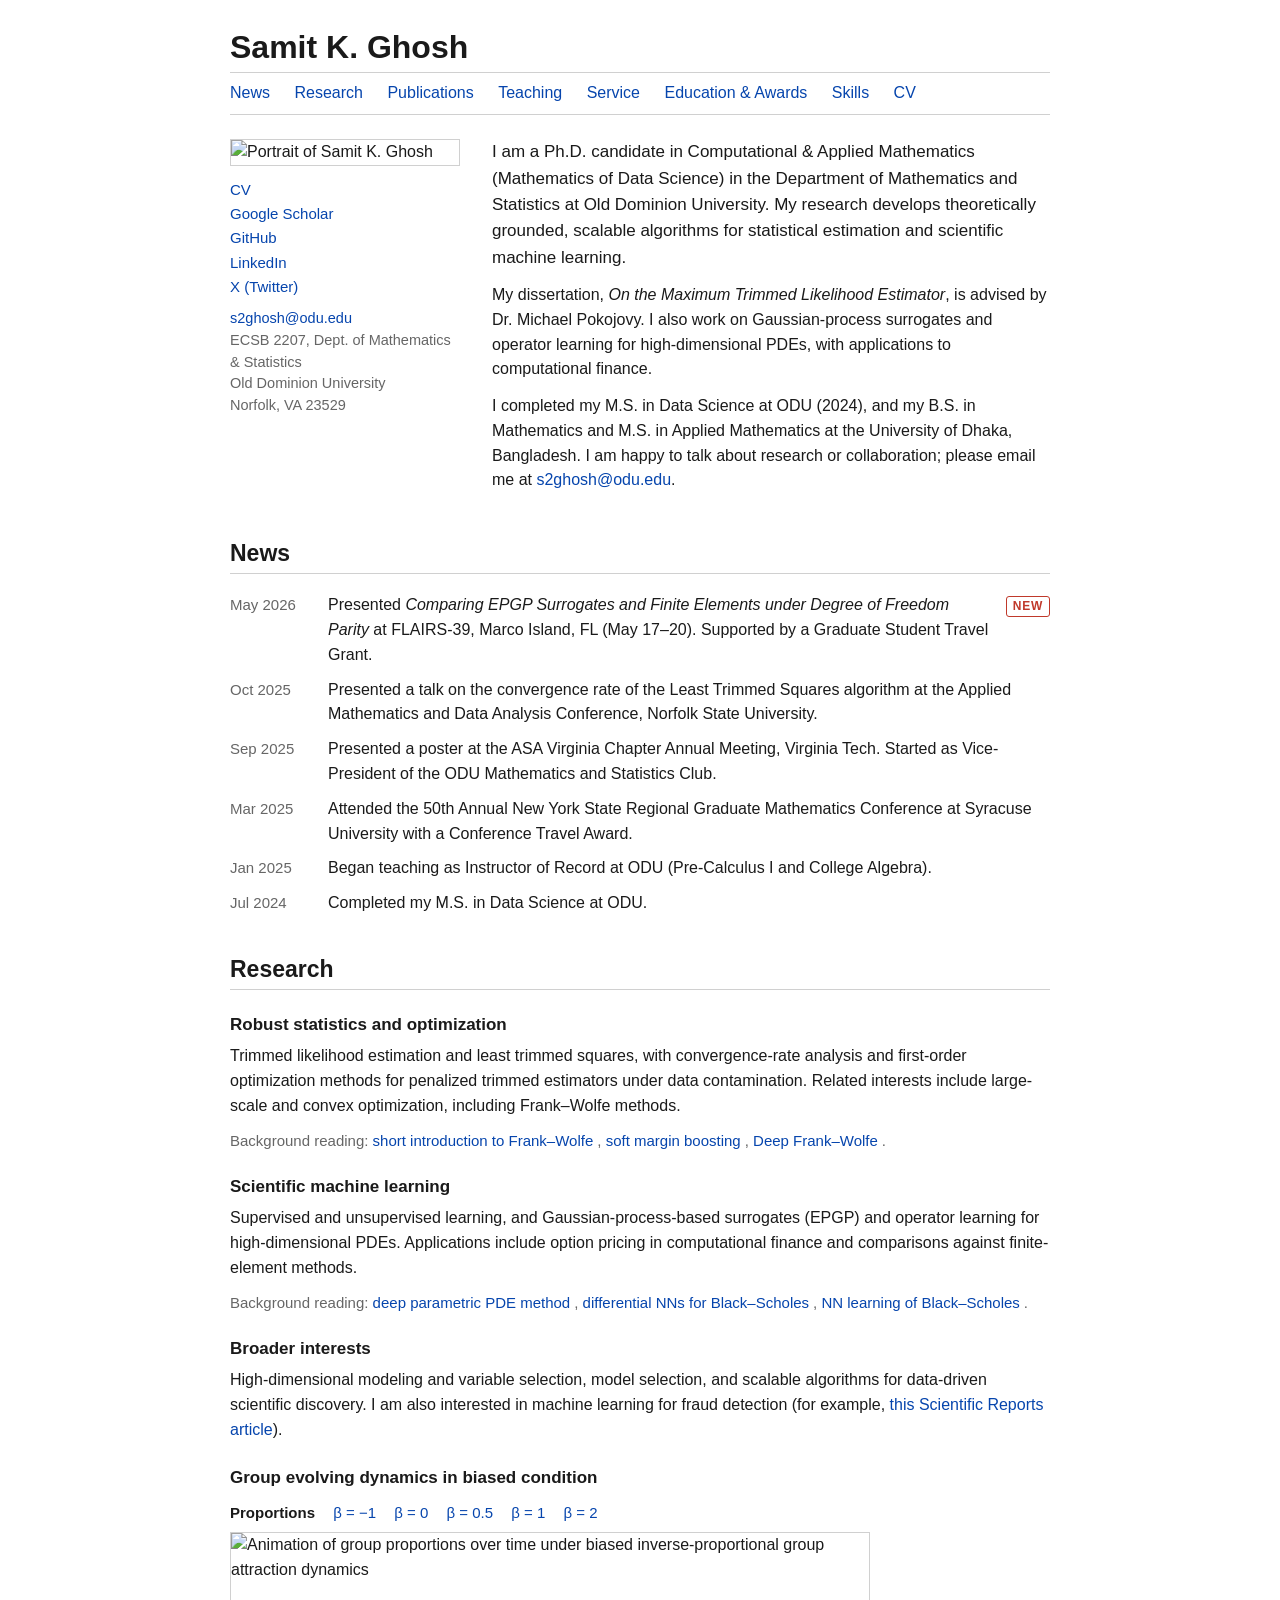
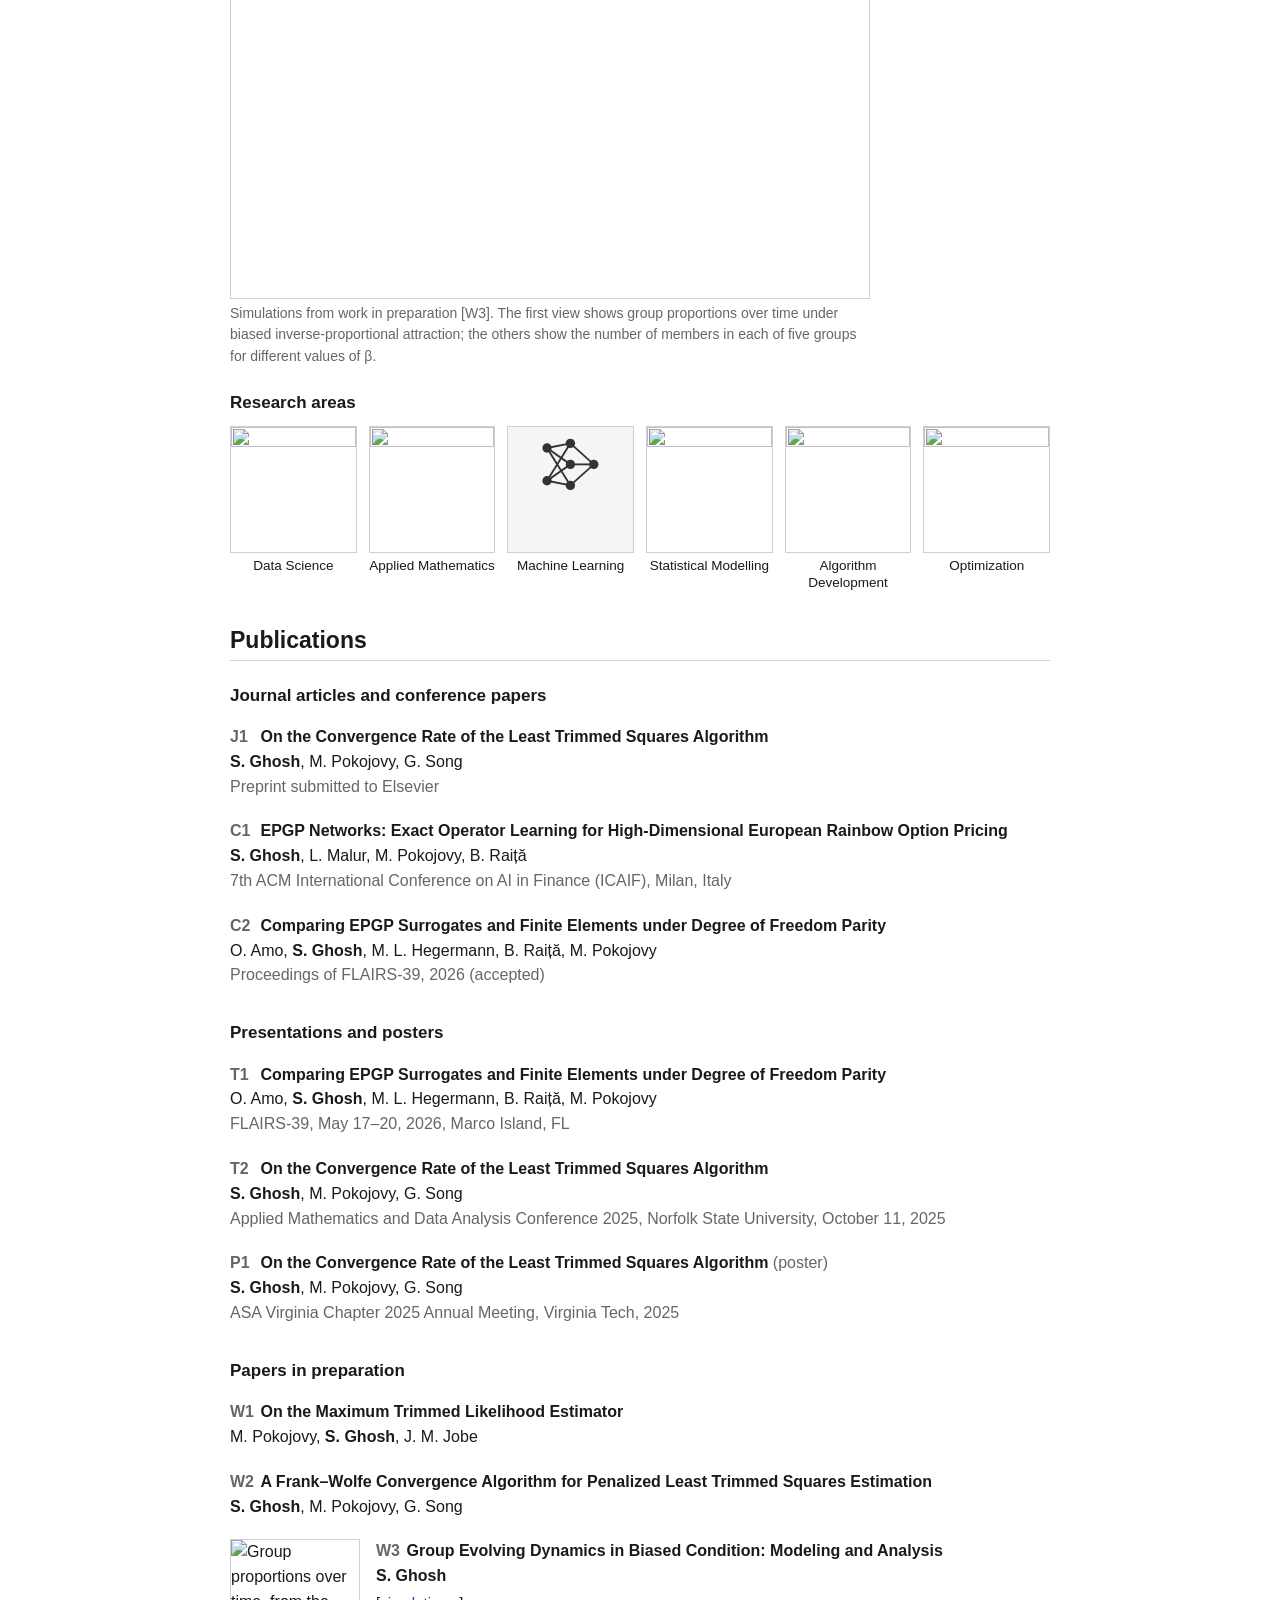
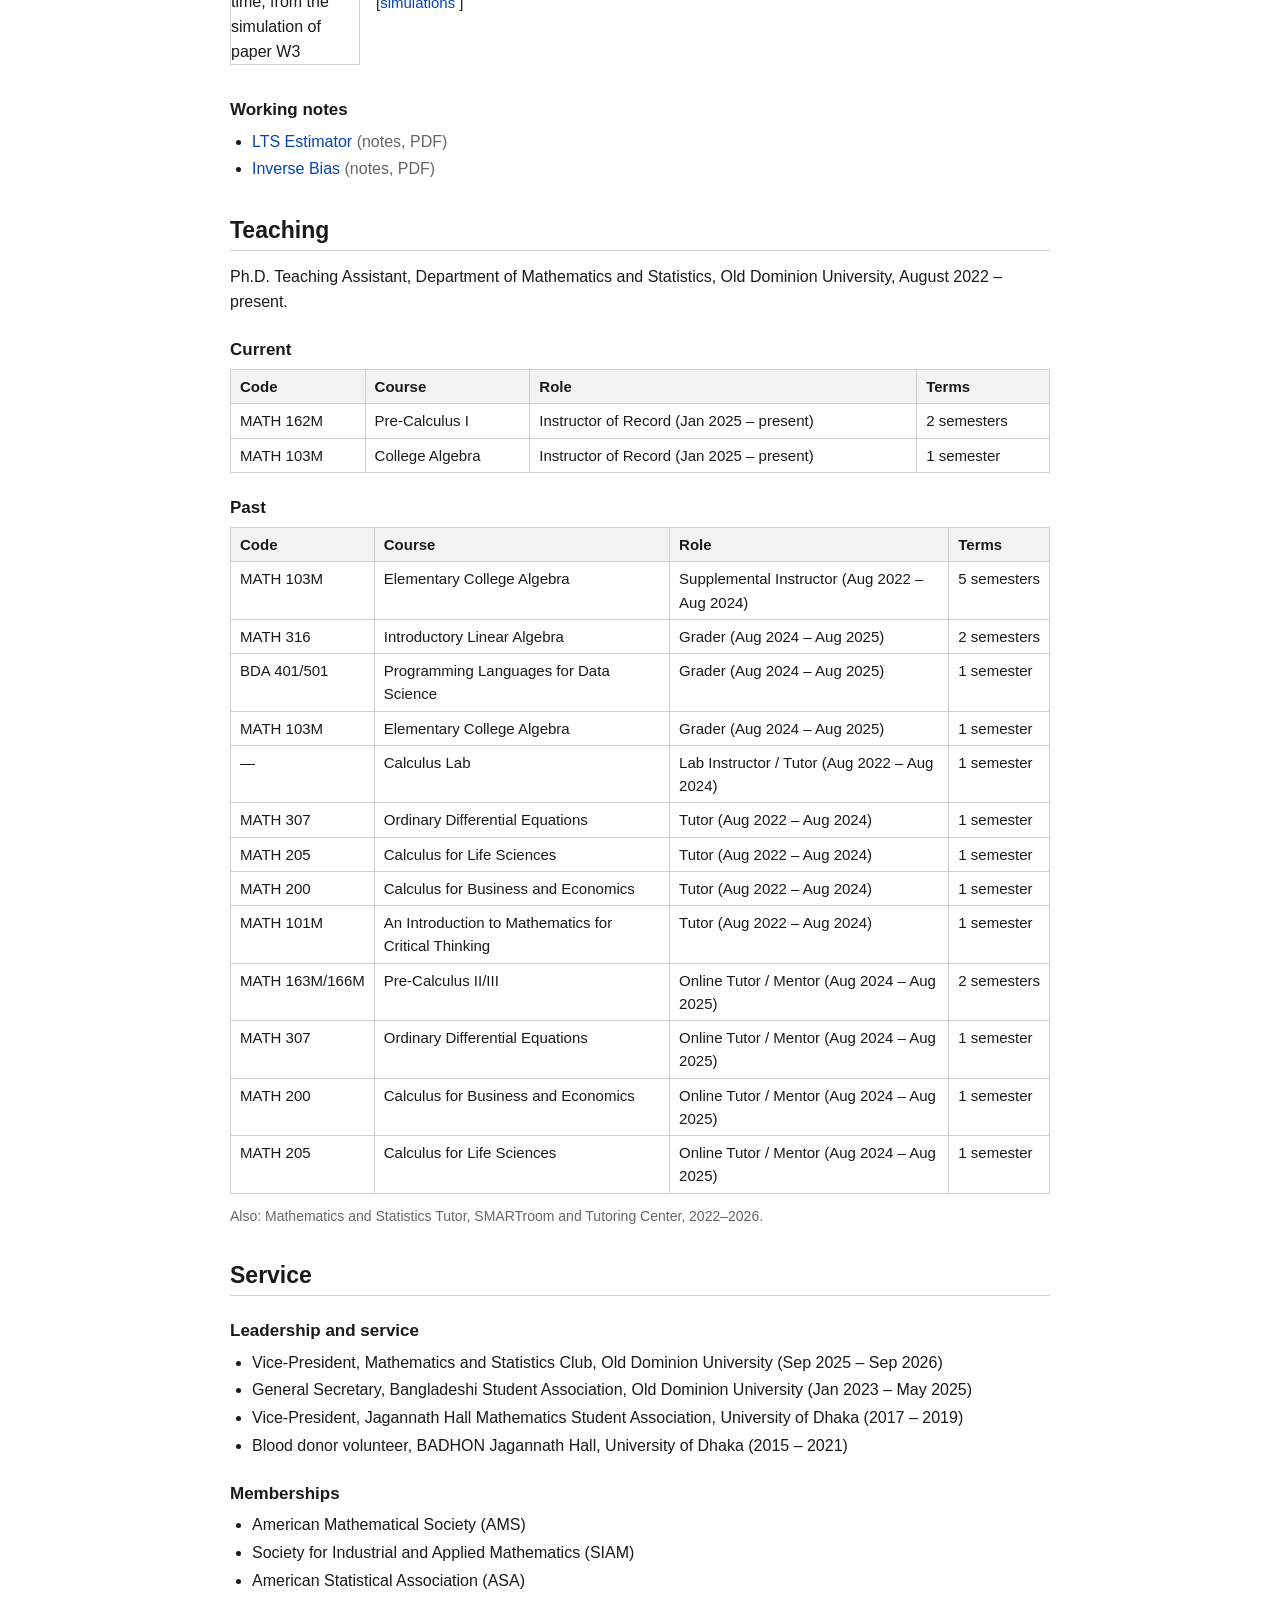
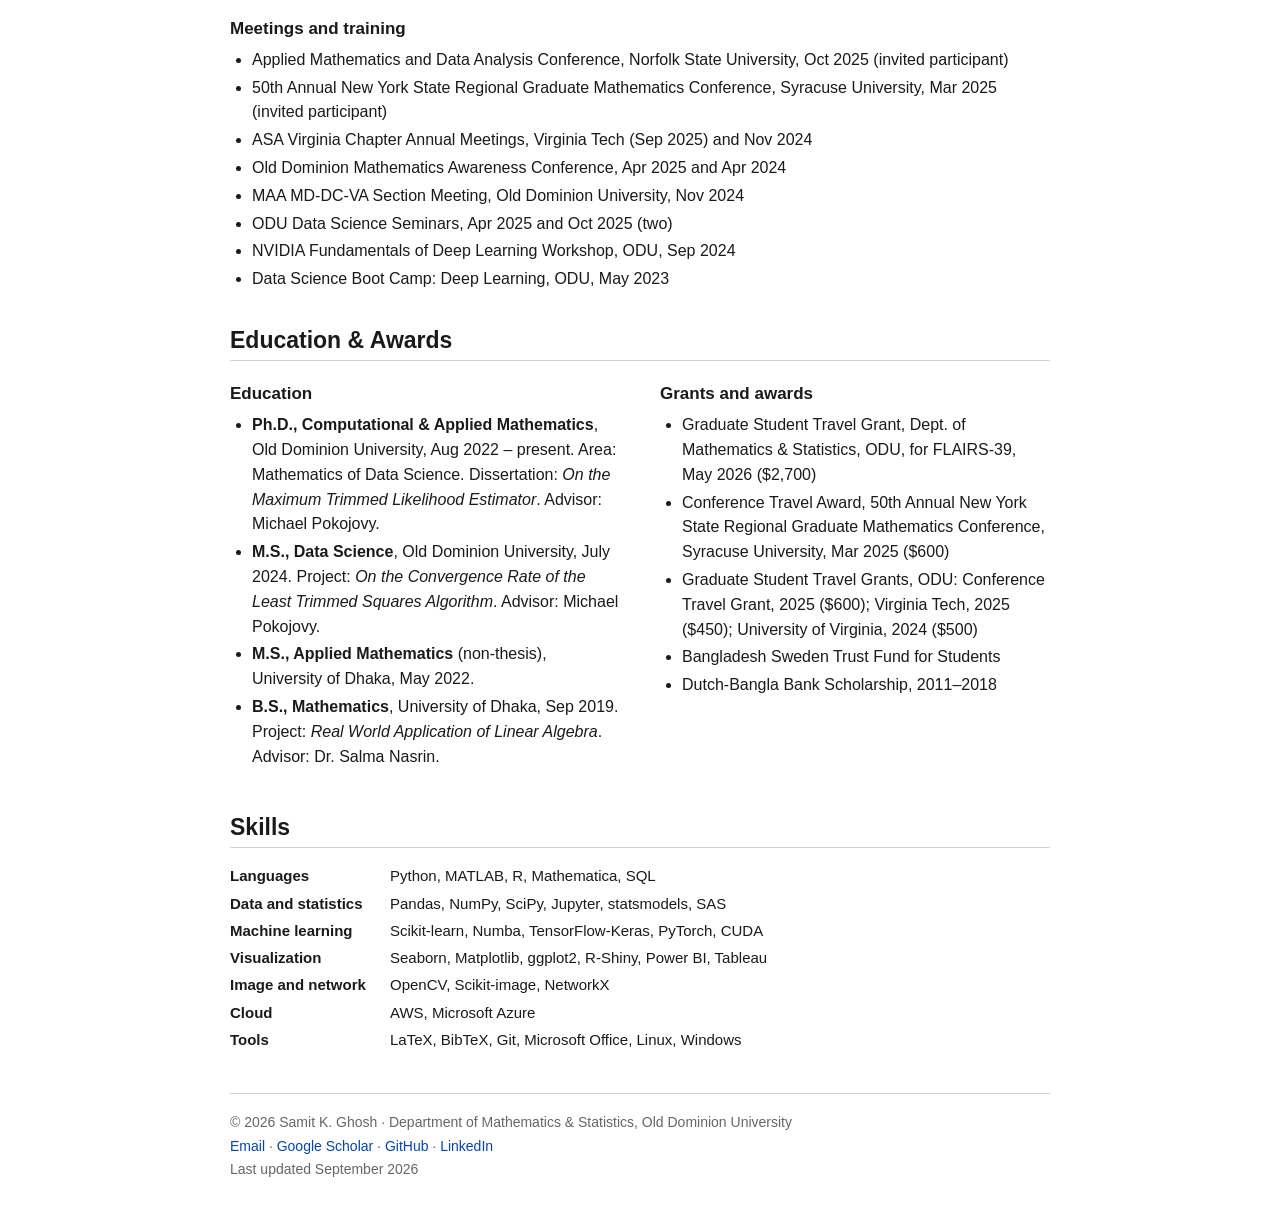
==== commit f047db84: "Add files via upload" ====
--- a/index.html
+++ b/index.html
@@ -3,329 +3,392 @@
 <head>
 <meta charset="UTF-8">
 <meta name="viewport" content="width=device-width, initial-scale=1.0">
-<meta name="description" content="Samit Ghosh — PhD Candidate in Computational & Applied Mathematics at Old Dominion University, researching machine learning, statistical modeling, and optimization.">
-<title>Samit Ghosh — PhD Candidate, Mathematics &amp; Data Science</title>
-<link rel="preconnect" href="https://fonts.googleapis.com">
-<link rel="preconnect" href="https://fonts.gstatic.com" crossorigin>
-<link href="https://fonts.googleapis.com/css2?family=Inter:wght@400;500;600;700&display=swap" rel="stylesheet">
-<link rel="stylesheet" href="https://cdnjs.cloudflare.com/ajax/libs/font-awesome/6.0.0-beta3/css/all.min.css">
+<meta name="description" content="Samit K. Ghosh, Ph.D. candidate in Computational & Applied Mathematics at Old Dominion University. Robust statistics, optimization, and scientific machine learning.">
+<title>Samit K. Ghosh</title>
 <link rel="stylesheet" href="styles.css">
 </head>
 <body>
 
-<nav class="site-nav">
-    <div class="wrap">
-        <span class="brand">Samit Ghosh</span>
-        <ul>
-            <li><a href="#about">About</a></li>
-            <li><a href="#research">Research</a></li>
-            <li><a href="#education">Education</a></li>
-            <li><a href="#teaching">Teaching</a></li>
-            <li><a href="#papers">Papers</a></li>
-            <li><a href="#contact">Contact</a></li>
+<!--
+  =====================================================================
+  HOW TO EDIT THIS PAGE
+  Each section starts with a comment such as "SECTION: News".
+  To add a news item, a paper, a course, etc., copy one existing item
+  in that section, paste it right below it, and change the text.
+  See README.md for the full guide.
+  =====================================================================
+-->
+
+<a class="skip" href="#news">Skip to main content</a>
+
+<div class="page">
+
+<!-- ===================== NAME + NAV ===================== -->
+<header>
+    <h1 class="site-name"><a href="#">Samit K. Ghosh</a></h1>
+    <nav class="nav" aria-label="Main">
+        <a href="#news">News</a>
+        <a href="#research">Research</a>
+        <a href="#publications">Publications</a>
+        <a href="#teaching">Teaching</a>
+        <a href="#service">Service</a>
+        <a href="#education">Education &amp; Awards</a>
+        <a href="#skills">Skills</a>
+        <a href="files/CV.pdf" target="_blank" rel="noopener">CV</a>
+    </nav>
+</header>
+
+<!-- ===================== PHOTO, LINKS, INTRO ===================== -->
+<div class="top">
+    <div class="side">
+        <img class="portrait" src="images/Profile.jpg" alt="Portrait of Samit K. Ghosh">
+
+        <!-- SECTION: Profile links. Delete a line to hide a link. -->
+        <ul class="profile-links">
+            <li><a href="files/CV.pdf" target="_blank" rel="noopener">CV</a></li>
+            <li><a href="https://scholar.google.com/citations?user=d_TgIVkAAAAJ&amp;hl=en" target="_blank" rel="noopener">Google Scholar</a></li>
+            <li><a href="https://github.com/samitgit" target="_blank" rel="noopener">GitHub</a></li>
+            <li><a href="https://www.linkedin.com/in/samitgkghosh" target="_blank" rel="noopener">LinkedIn</a></li>
+            <li><a href="https://x.com/Ghosh_Samit13" target="_blank" rel="noopener">X (Twitter)</a></li>
+            <!-- ResearchGate: remove the arrows around the next line and paste your profile URL
+            <li><a href="PASTE_RESEARCHGATE_URL_HERE" target="_blank" rel="noopener">ResearchGate</a></li>
+            -->
         </ul>
-    </div>
-</nav>
-
-<!-- ===================== HERO ===================== -->
-<header class="hero">
-    <div class="wrap">
-        <div class="hero-photo">
-            <img src="Profile.jpg" alt="Portrait of Samit Ghosh">
-        </div>
-        <div class="hero-text">
-            <h1>Samit Ghosh</h1>
-            <p class="hero-tagline">Bridging mathematics and data to build models that hold up in the real world.</p>
-            <p class="hero-sub">PhD Candidate in Computational &amp; Applied Mathematics at Old Dominion University, concentrating in Mathematics in Data Science. My work sits at the intersection of statistical modeling, machine learning, and optimization.</p>
-            <div class="hero-cta">
-                <a class="btn btn-primary" href="SamitGhosh_CV.pdf" target="_blank">Download CV</a>
-                <a class="btn btn-ghost" href="#contact">Get in touch</a>
-            </div>
-        </div>
-    </div>
-</header>
-
-<!-- ===================== STATS ===================== -->
-<div class="stats">
-    <div class="wrap">
-        <div>
-            <div class="stat-num">3</div>
-            <div class="stat-label">Active Research Projects</div>
-        </div>
-        <div>
-            <div class="stat-num">8</div>
-            <div class="stat-label">Courses Taught / TA'd</div>
-        </div>
-        <div>
-            <div class="stat-num">3+</div>
-            <div class="stat-label">Years Teaching at ODU</div>
-        </div>
-        <div>
-            <div class="stat-num">2</div>
-            <div class="stat-label">Countries Studied In</div>
-        </div>
+
+        <address class="contact">
+            <a href="mailto:s2ghosh@odu.edu">s2ghosh@odu.edu</a><br>
+            ECSB 2207, Dept. of Mathematics &amp; Statistics<br>
+            Old Dominion University<br>
+            Norfolk, VA 23529
+        </address>
+    </div>
+
+    <!-- SECTION: Introduction -->
+    <div class="intro">
+        <p class="lead">I am a Ph.D. candidate in Computational &amp; Applied Mathematics (Mathematics of Data Science) in the Department of Mathematics and Statistics at Old Dominion University. My research develops theoretically grounded, scalable algorithms for statistical estimation and scientific machine learning.</p>
+        <p>My dissertation, <em>On the Maximum Trimmed Likelihood Estimator</em>, is advised by Dr. Michael Pokojovy. I also work on Gaussian-process surrogates and operator learning for high-dimensional PDEs, with applications to computational finance.</p>
+        <p>I completed my M.S. in Data Science at ODU (2024), and my B.S. in Mathematics and M.S. in Applied Mathematics at the University of Dhaka, Bangladesh. I am happy to talk about research or collaboration; please email me at <a href="mailto:s2ghosh@odu.edu">s2ghosh@odu.edu</a>.</p>
     </div>
 </div>
 
-<!-- ===================== ABOUT ===================== -->
-<section id="about">
-    <div class="wrap">
-        <h2 class="section-title">About Me</h2>
-        <p>I am a doctoral student in the Department of Mathematics &amp; Statistics at Old Dominion University (ODU), concentrating in Mathematics in Data Science. My academic journey began at the University of Dhaka, Bangladesh, where I earned my Bachelor's degree in Mathematics. I later completed my M.S. in Data Science at ODU, which strengthened my foundation in statistical analysis, computational methods, and applied machine learning.</p>
-        <p>My research focuses on machine learning, statistical modeling, and the optimization of ML algorithms. I am particularly interested in developing efficient, interpretable, and scalable computational approaches that bridge theoretical mathematics with real-world data-driven applications.</p>
-        <p>I am passionate about leveraging mathematical insights to improve algorithmic performance and contribute to advancing data science methodologies. I enjoy collaborative research, interdisciplinary problem-solving, and exploring innovative techniques at the intersection of mathematics and modern data analytics.</p>
-        <p>Let's explore the data and innovations in these fields. If something is on your mind, feel free to connect with me to discuss research, collaboration opportunities, or anything related to data science and applied mathematics.</p>
-    </div>
+<main>
+
+<!-- ===================== NEWS ===================== -->
+<!-- SECTION: News. Newest first. Add new items at the TOP of the list. -->
+<section id="news">
+    <h2>News</h2>
+    <ul class="news">
+        <!-- NEW PAPER TEMPLATE (remove the arrows around this block to use it):
+        <li><span class="date">Month Year</span><span class="what">Sentence about the new rainbow option paper.</span><span class="new-tag">New</span></li>
+        -->
+        <li><span class="date">May 2026</span><span class="what">Presented <em>Comparing EPGP Surrogates and Finite Elements under Degree of Freedom Parity</em> at FLAIRS-39, Marco Island, FL (May 17&ndash;20). Supported by a Graduate Student Travel Grant.</span><span class="new-tag">New</span></li>
+        <li><span class="date">Oct 2025</span><span class="what">Presented a talk on the convergence rate of the Least Trimmed Squares algorithm at the Applied Mathematics and Data Analysis Conference, Norfolk State University.</span></li>
+        <li><span class="date">Sep 2025</span><span class="what">Presented a poster at the ASA Virginia Chapter Annual Meeting, Virginia Tech. Started as Vice-President of the ODU Mathematics and Statistics Club.</span></li>
+        <li><span class="date">Mar 2025</span><span class="what">Attended the 50th Annual New York State Regional Graduate Mathematics Conference at Syracuse University with a Conference Travel Award.</span></li>
+        <li><span class="date">Jan 2025</span><span class="what">Began teaching as Instructor of Record at ODU (Pre-Calculus I and College Algebra).</span></li>
+        <li><span class="date">Jul 2024</span><span class="what">Completed my M.S. in Data Science at ODU.</span></li>
+    </ul>
 </section>
 
 <!-- ===================== RESEARCH ===================== -->
 <section id="research">
-    <div class="wrap">
-        <h2 class="section-title">Research Areas</h2>
-        <div class="card-grid">
-            <div class="research-card">
-                <img src="data_science.png" alt="Data Science">
-                <div class="research-card-body">
-                    <h4>Data Science</h4>
-                    <p><a href="https://towardsdatascience.com/latest/" target="_blank">Towards Data Science &rarr;</a></p>
-                </div>
-            </div>
-            <div class="research-card">
-                <img src="appmath.jpg" alt="Applied Mathematics">
-                <div class="research-card-body">
-                    <h4>Applied Mathematics</h4>
-                    <p><a href="https://www.siam.org" target="_blank">SIAM &rarr;</a></p>
-                </div>
-            </div>
-            <div class="research-card">
-                <img src="ML.jpg" alt="Machine Learning">
-                <div class="research-card-body">
-                    <h4>Machine Learning</h4>
-                    <p><a href="https://ai.google" target="_blank">Google AI &rarr;</a></p>
-                </div>
-            </div>
-            <div class="research-card">
-                <img src="statmodel.png" alt="Statistical Modelling">
-                <div class="research-card-body">
-                    <h4>Statistical Modelling</h4>
-                    <p><a href="https://statmodeling.stat.columbia.edu" target="_blank">Gelman Blog &rarr;</a></p>
-                </div>
-            </div>
-            <div class="research-card">
-                <img src="algo.jpg" alt="Algorithm Development">
-                <div class="research-card-body">
-                    <h4>Algorithm Development</h4>
-                    <p><a href="https://news.mit.edu/topic/algorithms" target="_blank">MIT News &rarr;</a></p>
-                </div>
-            </div>
-            <div class="research-card">
-                <img src="opt.png" alt="Optimization Techniques">
-                <div class="research-card-body">
-                    <h4>Optimization Techniques</h4>
-                    <p><a href="https://www.mathopt.org/?nav=optima_newsletterS" target="_blank">Optimization Research &rarr;</a></p>
-                </div>
-            </div>
-        </div>
-
-        <div class="projects-list">
-            <h3 class="section-title" style="font-size:19px; margin-bottom:10px;">Ongoing Projects</h3>
-
-            <div class="project-item">
-                <h4>EPGP Surrogates for Option Pricing</h4>
-                <p>Particular solutions for the Black&ndash;Scholes equation. <em>[Mathematical Finance]</em></p>
-                <div class="project-refs">
-                    <a href="https://arxiv.org/abs/2012.06211" target="_blank">Deep Parametric PDE Method</a>
-                    <a href="https://arxiv.org/abs/2007.00937" target="_blank">Differential NNs for Black&ndash;Scholes</a>
-                    <a href="https://huggingface.co/papers/2405.05780" target="_blank">NN Learning of Black&ndash;Scholes</a>
-                </div>
-            </div>
-
-            <div class="project-item">
-                <h4>Frank&ndash;Wolfe for Deep Neural Network Optimization</h4>
-                <p>Exploring the applicability of Frank&ndash;Wolfe methods to DNN training. <em>[Optimization / Deep Learning]</em></p>
-                <div class="project-refs">
-                    <a href="https://www.catalyzex.com/paper/deep-frank-wolfe-for-neural-network" target="_blank">Deep Frank&ndash;Wolfe</a>
-                    <a href="https://link.springer.com/article/10.1365/s13291-023-00275-x" target="_blank">Short Introduction</a>
-                    <a href="https://link.springer.com/chapter/10.1007/978-981-96-0668-9_21" target="_blank">Soft Margin Boosting</a>
-                </div>
-            </div>
-
-            <div class="project-item">
-                <h4>Tunable Activation Functions for Fraud Detection</h4>
-                <p>Optimizing fraud detection performance in financial models. <em>[Machine Learning]</em></p>
-                <div class="project-refs">
-                    <a href="https://www.nature.com/articles/s41598-025-15783-2" target="_blank">Fraud Detection with ML</a>
-                </div>
-            </div>
-        </div>
-    </div>
-</section>
-
-<!-- ===================== EDUCATION ===================== -->
+    <h2>Research</h2>
+
+    <h3>Robust statistics and optimization</h3>
+    <p>Trimmed likelihood estimation and least trimmed squares, with convergence-rate analysis and first-order optimization methods for penalized trimmed estimators under data contamination. Related interests include large-scale and convex optimization, including Frank&ndash;Wolfe methods.</p>
+    <p class="refs">Background reading: <a href="https://link.springer.com/article/10.1365/s13291-023-00275-x" target="_blank" rel="noopener">short introduction to Frank&ndash;Wolfe</a>, <a href="https://link.springer.com/chapter/10.1007/978-981-96-0668-9_21" target="_blank" rel="noopener">soft margin boosting</a>, <a href="https://www.catalyzex.com/paper/deep-frank-wolfe-for-neural-network" target="_blank" rel="noopener">Deep Frank&ndash;Wolfe</a>.</p>
+
+    <h3>Scientific machine learning</h3>
+    <p>Supervised and unsupervised learning, and Gaussian-process-based surrogates (EPGP) and operator learning for high-dimensional PDEs. Applications include option pricing in computational finance and comparisons against finite-element methods.</p>
+    <p class="refs">Background reading: <a href="https://arxiv.org/abs/2012.06211" target="_blank" rel="noopener">deep parametric PDE method</a>, <a href="https://arxiv.org/abs/2007.00937" target="_blank" rel="noopener">differential NNs for Black&ndash;Scholes</a>, <a href="https://huggingface.co/papers/2405.05780" target="_blank" rel="noopener">NN learning of Black&ndash;Scholes</a>.</p>
+
+    <h3>Broader interests</h3>
+    <p>High-dimensional modeling and variable selection, model selection, and scalable algorithms for data-driven scientific discovery. I am also interested in machine learning for fraud detection (for example, <a href="https://www.nature.com/articles/s41598-025-15783-2" target="_blank" rel="noopener">this Scientific Reports article</a>).</p>
+
+    <h3>Group evolving dynamics in biased condition</h3>
+    <figure class="demo" id="demo">
+        <div class="demo-buttons" role="group" aria-label="Choose simulation">
+            <button type="button" class="active" data-src="images/biased_group_dynamics.gif" data-alt="Animation of group proportions over time under biased inverse-proportional group attraction dynamics">Proportions</button>
+            <button type="button" data-src="images/group_bar_evolution_beta_-1.0.gif" data-alt="Animated bar chart of group sizes over time for beta = -1">&beta; = &minus;1</button>
+            <button type="button" data-src="images/group_bar_evolution_beta_0.0.gif" data-alt="Animated bar chart of group sizes over time for beta = 0">&beta; = 0</button>
+            <button type="button" data-src="images/group_bar_evolution_beta_0.5.gif" data-alt="Animated bar chart of group sizes over time for beta = 0.5">&beta; = 0.5</button>
+            <button type="button" data-src="images/group_bar_evolution_beta_1.0.gif" data-alt="Animated bar chart of group sizes over time for beta = 1">&beta; = 1</button>
+            <button type="button" data-src="images/group_bar_evolution_beta_2.0.gif" data-alt="Animated bar chart of group sizes over time for beta = 2">&beta; = 2</button>
+        </div>
+        <img id="demo-img" src="images/biased_group_dynamics.gif" alt="Animation of group proportions over time under biased inverse-proportional group attraction dynamics" width="700" height="400" loading="lazy">
+        <figcaption>Simulations from work in preparation [W3]. The first view shows group proportions over time under biased inverse-proportional attraction; the others show the number of members in each of five groups for different values of &beta;.</figcaption>
+    </figure>
+
+    <h3>Research areas</h3>
+    <div class="areas">
+        <a href="https://towardsdatascience.com/latest/" target="_blank" rel="noopener"><img src="images/topic_data_science.jpg" alt="">Data Science</a>
+        <a href="https://www.siam.org" target="_blank" rel="noopener"><img src="images/topic_appmath.jpg" alt="">Applied Mathematics</a>
+        <a href="https://ai.google" target="_blank" rel="noopener">
+            <span class="area-art" aria-hidden="true">
+                <svg viewBox="0 0 64 64">
+                    <g stroke="currentColor" stroke-width="1.6" fill="none">
+                        <line x1="12" y1="18" x2="32" y2="14"/><line x1="12" y1="18" x2="32" y2="32"/><line x1="12" y1="18" x2="32" y2="50"/>
+                        <line x1="12" y1="46" x2="32" y2="14"/><line x1="12" y1="46" x2="32" y2="32"/><line x1="12" y1="46" x2="32" y2="50"/>
+                        <line x1="32" y1="14" x2="52" y2="32"/><line x1="32" y1="32" x2="52" y2="32"/><line x1="32" y1="50" x2="52" y2="32"/>
+                    </g>
+                    <g fill="currentColor">
+                        <circle cx="12" cy="18" r="4"/><circle cx="12" cy="46" r="4"/>
+                        <circle cx="32" cy="14" r="4"/><circle cx="32" cy="32" r="4"/><circle cx="32" cy="50" r="4"/>
+                        <circle cx="52" cy="32" r="4"/>
+                    </g>
+                </svg>
+            </span>Machine Learning</a>
+        <a href="https://statmodeling.stat.columbia.edu" target="_blank" rel="noopener"><img src="images/topic_statmodel.jpg" alt="">Statistical Modelling</a>
+        <a href="https://news.mit.edu/topic/algorithms" target="_blank" rel="noopener"><img src="images/topic_algo.jpg" alt="">Algorithm Development</a>
+        <a href="https://www.mathopt.org/?nav=optima_newsletterS" target="_blank" rel="noopener"><img src="images/topic_opt.jpg" alt="">Optimization</a>
+    </div>
+</section>
+
+<!-- ===================== PUBLICATIONS ===================== -->
+<!-- SECTION: Publications. Copy one "pub" block to add a paper. Add a thumbnail by putting an image in images/pubs/ (see README.md). -->
+<section id="publications">
+    <h2>Publications</h2>
+
+    <h3>Journal articles and conference papers</h3>
+
+    <!-- NEW RAINBOW OPTION PAPER: remove the arrows around this block, then edit the text
+    <div class="pub no-thumb">
+        <div>
+            <span class="pid">C3</span> <span class="ptitle">Title of the paper</span>
+            <span class="authors"><strong>S. Ghosh</strong>, Co-Author</span>
+            <span class="venue">Venue or status, Year</span>
+            <span class="actions">[<a href="https://...">paper</a>]</span>
+        </div>
+    </div>
+    -->
+
+    <div class="pub no-thumb">
+        <div>
+            <span class="pid">J1</span> <span class="ptitle">On the Convergence Rate of the Least Trimmed Squares Algorithm</span>
+            <span class="authors"><strong>S. Ghosh</strong>, M. Pokojovy, G. Song</span>
+            <span class="venue">Preprint submitted to Elsevier</span>
+        </div>
+    </div>
+
+    <div class="pub no-thumb">
+        <div>
+            <span class="pid">C1</span> <span class="ptitle">EPGP Networks: Exact Operator Learning for High-Dimensional European Rainbow Option Pricing</span>
+            <span class="authors"><strong>S. Ghosh</strong>, L. Malur, M. Pokojovy, B. Rai&#539;&#259;</span>
+            <span class="venue">7th ACM International Conference on AI in Finance (ICAIF), Milan, Italy</span>
+        </div>
+    </div>
+
+    <div class="pub no-thumb">
+        <div>
+            <span class="pid">C2</span> <span class="ptitle">Comparing EPGP Surrogates and Finite Elements under Degree of Freedom Parity</span>
+            <span class="authors">O. Amo, <strong>S. Ghosh</strong>, M. L. Hegermann, B. Rai&#539;&#259;, M. Pokojovy</span>
+            <span class="venue">Proceedings of FLAIRS-39, 2026 (accepted)</span>
+        </div>
+    </div>
+
+    <h3>Presentations and posters</h3>
+
+    <div class="pub no-thumb">
+        <div>
+            <span class="pid">T1</span> <span class="ptitle">Comparing EPGP Surrogates and Finite Elements under Degree of Freedom Parity</span>
+            <span class="authors">O. Amo, <strong>S. Ghosh</strong>, M. L. Hegermann, B. Rai&#539;&#259;, M. Pokojovy</span>
+            <span class="venue">FLAIRS-39, May 17&ndash;20, 2026, Marco Island, FL</span>
+        </div>
+    </div>
+
+    <div class="pub no-thumb">
+        <div>
+            <span class="pid">T2</span> <span class="ptitle">On the Convergence Rate of the Least Trimmed Squares Algorithm</span>
+            <span class="authors"><strong>S. Ghosh</strong>, M. Pokojovy, G. Song</span>
+            <span class="venue">Applied Mathematics and Data Analysis Conference 2025, Norfolk State University, October 11, 2025</span>
+        </div>
+    </div>
+
+    <div class="pub no-thumb">
+        <div>
+            <span class="pid">P1</span> <span class="ptitle">On the Convergence Rate of the Least Trimmed Squares Algorithm</span> <span class="muted">(poster)</span>
+            <span class="authors"><strong>S. Ghosh</strong>, M. Pokojovy, G. Song</span>
+            <span class="venue">ASA Virginia Chapter 2025 Annual Meeting, Virginia Tech, 2025</span>
+        </div>
+    </div>
+
+    <h3>Papers in preparation</h3>
+
+    <div class="pub no-thumb">
+        <div>
+            <span class="pid">W1</span> <span class="ptitle">On the Maximum Trimmed Likelihood Estimator</span>
+            <span class="authors">M. Pokojovy, <strong>S. Ghosh</strong>, J. M. Jobe</span>
+        </div>
+    </div>
+
+    <div class="pub no-thumb">
+        <div>
+            <span class="pid">W2</span> <span class="ptitle">A Frank&ndash;Wolfe Convergence Algorithm for Penalized Least Trimmed Squares Estimation</span>
+            <span class="authors"><strong>S. Ghosh</strong>, M. Pokojovy, G. Song</span>
+        </div>
+    </div>
+
+    <div class="pub">
+        <div class="thumb"><img src="images/pubs/group_dynamics.png" alt="Group proportions over time, from the simulation of paper W3"></div>
+        <div>
+            <span class="pid">W3</span> <span class="ptitle">Group Evolving Dynamics in Biased Condition: Modeling and Analysis</span>
+            <span class="authors"><strong>S. Ghosh</strong></span>
+            <span class="actions">[<a href="#research">simulations</a>]</span>
+        </div>
+    </div>
+
+    <h3>Working notes</h3>
+    <!-- These two PDFs must be in the files/ folder (see README.md) -->
+    <ul class="plain">
+        <li><a href="files/LTS_Estimator.pdf" target="_blank" rel="noopener">LTS Estimator</a> <span class="muted">(notes, PDF)</span></li>
+        <li><a href="files/Inverse_Bias.pdf" target="_blank" rel="noopener">Inverse Bias</a> <span class="muted">(notes, PDF)</span></li>
+    </ul>
+</section>
+
+<!-- ===================== TEACHING ===================== -->
+<!-- SECTION: Teaching. Copy one <tr> row to add a course. -->
+<section id="teaching">
+    <h2>Teaching</h2>
+    <p>Ph.D. Teaching Assistant, Department of Mathematics and Statistics, Old Dominion University, August 2022 &ndash; present.</p>
+
+    <h3>Current</h3>
+    <table class="teach">
+        <thead>
+            <tr><th>Code</th><th>Course</th><th>Role</th><th>Terms</th></tr>
+        </thead>
+        <tbody>
+            <tr><td>MATH 162M</td><td>Pre-Calculus I</td><td>Instructor of Record (Jan 2025 &ndash; present)</td><td>2 semesters</td></tr>
+            <tr><td>MATH 103M</td><td>College Algebra</td><td>Instructor of Record (Jan 2025 &ndash; present)</td><td>1 semester</td></tr>
+        </tbody>
+    </table>
+
+    <h3>Past</h3>
+    <table class="teach">
+        <thead>
+            <tr><th>Code</th><th>Course</th><th>Role</th><th>Terms</th></tr>
+        </thead>
+        <tbody>
+            <tr><td>MATH 103M</td><td>Elementary College Algebra</td><td>Supplemental Instructor (Aug 2022 &ndash; Aug 2024)</td><td>5 semesters</td></tr>
+            <tr><td>MATH 316</td><td>Introductory Linear Algebra</td><td>Grader (Aug 2024 &ndash; Aug 2025)</td><td>2 semesters</td></tr>
+            <tr><td>BDA 401/501</td><td>Programming Languages for Data Science</td><td>Grader (Aug 2024 &ndash; Aug 2025)</td><td>1 semester</td></tr>
+            <tr><td>MATH 103M</td><td>Elementary College Algebra</td><td>Grader (Aug 2024 &ndash; Aug 2025)</td><td>1 semester</td></tr>
+            <tr><td>&mdash;</td><td>Calculus Lab</td><td>Lab Instructor / Tutor (Aug 2022 &ndash; Aug 2024)</td><td>1 semester</td></tr>
+            <tr><td>MATH 307</td><td>Ordinary Differential Equations</td><td>Tutor (Aug 2022 &ndash; Aug 2024)</td><td>1 semester</td></tr>
+            <tr><td>MATH 205</td><td>Calculus for Life Sciences</td><td>Tutor (Aug 2022 &ndash; Aug 2024)</td><td>1 semester</td></tr>
+            <tr><td>MATH 200</td><td>Calculus for Business and Economics</td><td>Tutor (Aug 2022 &ndash; Aug 2024)</td><td>1 semester</td></tr>
+            <tr><td>MATH 101M</td><td>An Introduction to Mathematics for Critical Thinking</td><td>Tutor (Aug 2022 &ndash; Aug 2024)</td><td>1 semester</td></tr>
+            <tr><td>MATH 163M/166M</td><td>Pre-Calculus II/III</td><td>Online Tutor / Mentor (Aug 2024 &ndash; Aug 2025)</td><td>2 semesters</td></tr>
+            <tr><td>MATH 307</td><td>Ordinary Differential Equations</td><td>Online Tutor / Mentor (Aug 2024 &ndash; Aug 2025)</td><td>1 semester</td></tr>
+            <tr><td>MATH 200</td><td>Calculus for Business and Economics</td><td>Online Tutor / Mentor (Aug 2024 &ndash; Aug 2025)</td><td>1 semester</td></tr>
+            <tr><td>MATH 205</td><td>Calculus for Life Sciences</td><td>Online Tutor / Mentor (Aug 2024 &ndash; Aug 2025)</td><td>1 semester</td></tr>
+        </tbody>
+    </table>
+    <p class="small muted">Also: Mathematics and Statistics Tutor, SMARTroom and Tutoring Center, 2022&ndash;2026.</p>
+</section>
+
+<!-- ===================== SERVICE ===================== -->
+<section id="service">
+    <h2>Service</h2>
+
+    <h3>Leadership and service</h3>
+    <ul class="plain">
+        <li>Vice-President, Mathematics and Statistics Club, Old Dominion University (Sep 2025 &ndash; Sep 2026)</li>
+        <li>General Secretary, Bangladeshi Student Association, Old Dominion University (Jan 2023 &ndash; May 2025)</li>
+        <li>Vice-President, Jagannath Hall Mathematics Student Association, University of Dhaka (2017 &ndash; 2019)</li>
+        <li>Blood donor volunteer, BADHON Jagannath Hall, University of Dhaka (2015 &ndash; 2021)</li>
+    </ul>
+
+    <h3>Memberships</h3>
+    <ul class="plain">
+        <li>American Mathematical Society (AMS)</li>
+        <li>Society for Industrial and Applied Mathematics (SIAM)</li>
+        <li>American Statistical Association (ASA)</li>
+    </ul>
+
+    <h3>Meetings and training</h3>
+    <ul class="plain">
+        <li>Applied Mathematics and Data Analysis Conference, Norfolk State University, Oct 2025 (invited participant)</li>
+        <li>50th Annual New York State Regional Graduate Mathematics Conference, Syracuse University, Mar 2025 (invited participant)</li>
+        <li>ASA Virginia Chapter Annual Meetings, Virginia Tech (Sep 2025) and Nov 2024</li>
+        <li>Old Dominion Mathematics Awareness Conference, Apr 2025 and Apr 2024</li>
+        <li>MAA MD-DC-VA Section Meeting, Old Dominion University, Nov 2024</li>
+        <li>ODU Data Science Seminars, Apr 2025 and Oct 2025 (two)</li>
+        <li>NVIDIA Fundamentals of Deep Learning Workshop, ODU, Sep 2024</li>
+        <li>Data Science Boot Camp: Deep Learning, ODU, May 2023</li>
+    </ul>
+</section>
+
+<!-- ===================== EDUCATION & AWARDS ===================== -->
 <section id="education">
-    <div class="wrap">
-        <h2 class="section-title">Education</h2>
-
-        <div class="edu-item">
-            <img src="ODU_logo.png" alt="Old Dominion University logo">
-            <div>
-                <h4>PhD in Computational and Applied Mathematics <span style="color:var(--ink-light); font-weight:400;">(in progress)</span></h4>
-                <p>Concentration in Mathematics in Data Science &middot; Dept. of Mathematics and Statistics</p>
-                <p>Old Dominion University &middot; Norfolk, Virginia, USA</p>
-            </div>
-        </div>
-
-        <div class="edu-item">
-            <img src="ODU_logo.png" alt="Old Dominion University logo">
-            <div>
-                <h4>M.S. in Data Science</h4>
-                <p>Dept. of Mathematics and Statistics</p>
-                <p>Old Dominion University &middot; Norfolk, Virginia, USA</p>
-            </div>
-        </div>
-
-        <div class="edu-item">
-            <img src="DU.png" alt="University of Dhaka logo">
-            <div>
-                <h4>M.Sc. in Mathematics</h4>
-                <p>Dept. of Mathematics</p>
-                <p>University of Dhaka &middot; Dhaka, Bangladesh</p>
-            </div>
-        </div>
-
-        <div class="edu-item">
-            <img src="DU.png" alt="University of Dhaka logo">
-            <div>
-                <h4>B.Sc. in Mathematics</h4>
-                <p>Dept. of Mathematics</p>
-                <p>University of Dhaka &middot; Dhaka, Bangladesh</p>
-            </div>
-        </div>
-    </div>
-</section>
-
-<!-- ===================== TEACHING ===================== -->
-<section id="teaching">
-    <div class="wrap">
-        <h2 class="section-title">Teaching</h2>
-        <div class="timeline">
-            <div class="timeline-row">
-                <div class="timeline-when">Spring 2025</div>
-                <div class="timeline-what">
-                    <h4>Applied Mathematics (MATH550) &mdash; Lecturer</h4>
-                    <p>Delivered lectures on differential equations, linear algebra, and optimization techniques for graduate students.</p>
-                </div>
-            </div>
-            <div class="timeline-row">
-                <div class="timeline-when">Spring 2025</div>
-                <div class="timeline-what">
-                    <h4>Calculus II (MATH102) &mdash; Teaching Assistant</h4>
-                    <p>Assisted students in understanding integral calculus, sequences, series, and multivariable concepts.</p>
-                </div>
-            </div>
-            <div class="timeline-row">
-                <div class="timeline-when">Fall 2024</div>
-                <div class="timeline-what">
-                    <h4>Machine Learning for Data Science (DS600) &mdash; Teaching Assistant</h4>
-                    <p>Guided students on neural networks, model evaluation, and practical ML assignments in Python.</p>
-                </div>
-            </div>
-            <div class="timeline-row">
-                <div class="timeline-when">Fall 2024</div>
-                <div class="timeline-what">
-                    <h4>Introduction to Data Science (DS101) &mdash; Teaching Assistant</h4>
-                    <p>Guided students in Python programming, data visualization, and basic statistical analysis.</p>
-                </div>
-            </div>
-            <div class="timeline-row">
-                <div class="timeline-when">Spring 2023</div>
-                <div class="timeline-what">
-                    <h4>Advanced Statistics (STAT520) &mdash; Teaching Assistant</h4>
-                    <p>Assisted in teaching probability theory, statistical inference, and regression modeling to graduate students.</p>
-                </div>
-            </div>
-            <div class="timeline-row">
-                <div class="timeline-when">Spring 2023</div>
-                <div class="timeline-what">
-                    <h4>Calculus I (MATH101) &mdash; Teaching Assistant</h4>
-                    <p>Supported students in limits, derivatives, and fundamental calculus concepts.</p>
-                </div>
-            </div>
-            <div class="timeline-row">
-                <div class="timeline-when">Fall 2022</div>
-                <div class="timeline-what">
-                    <h4>Numerical Methods (MATH510) &mdash; Teaching Assistant</h4>
-                    <p>Helped students implement numerical algorithms and solve computational problems in applied mathematics.</p>
-                </div>
-            </div>
-            <div class="timeline-row">
-                <div class="timeline-when">Fall 2022</div>
-                <div class="timeline-what">
-                    <h4>Linear Algebra (MATH201) &mdash; Teaching Assistant</h4>
-                    <p>Assisted students with vector spaces, matrices, and linear transformations.</p>
-                </div>
-            </div>
-        </div>
-    </div>
-</section>
-
-<!-- ===================== PAPERS / NOTES ===================== -->
-<section id="papers">
-    <div class="wrap">
-        <h2 class="section-title">Papers &amp; Working Notes</h2>
-        <div class="paper-item">
-            <div>
-                <h4>LTS Estimator</h4>
-                <p>Working paper / notes &middot; PDF</p>
-            </div>
-            <a class="btn btn-ghost" href="LTS_Estimator.pdf" target="_blank">View PDF</a>
-        </div>
-        <div class="paper-item">
-            <div>
-                <h4>Inverse Bias</h4>
-                <p>Working paper / notes &middot; PDF</p>
-            </div>
-            <a class="btn btn-ghost" href="Inverse_Bias.pdf" target="_blank">View PDF</a>
-        </div>
-    </div>
-</section>
-
-<!-- ===================== CONTACT ===================== -->
-<section id="contact">
-    <div class="wrap">
-        <h2 class="section-title">Contact</h2>
-        <div class="contact-grid">
-            <div class="contact-info">
-                <p>Have questions, collaboration ideas, or just want to connect? Reach out &mdash; I'd love to hear from you.</p>
-                <p><i class="fa-solid fa-envelope"></i> <a href="mailto:samit.ghosh.du@gmail.com">samit.ghosh.du@gmail.com</a></p>
-                <div class="social-row">
-                    <a href="https://scholar.google.com/citations?user=d_TgIVkAAAAJ&hl=en&oi=ao" target="_blank" aria-label="Google Scholar"><img src="google_scholar.jpg" alt="Google Scholar"></a>
-                    <a href="https://github.com/samitgit" target="_blank" aria-label="GitHub"><img src="git_hub.png" alt="GitHub"></a>
-                    <a href="https://x.com/Ghosh_Samit13" target="_blank" aria-label="X"><img src="X.png" alt="X"></a>
-                    <a href="https://www.linkedin.com/in/samitgkghosh" target="_blank" aria-label="LinkedIn"><img src="Linkedin.png" alt="LinkedIn"></a>
-                    <a href="YOUR_RESEARCHGATE_LINK" target="_blank" aria-label="ResearchGate"><img src="RG.jpg" alt="ResearchGate"></a>
-                </div>
-            </div>
-
-            <form class="contact-form" action="mailto:samit.ghosh.du@gmail.com" method="post" enctype="text/plain">
-                <label for="name">Name</label>
-                <input type="text" id="name" name="name" required>
-
-                <label for="email">Email</label>
-                <input type="email" id="email" name="email" required>
-
-                <label for="message">Message</label>
-                <textarea id="message" name="message" rows="4" required></textarea>
-
-                <button type="submit" class="btn btn-primary">Send Message</button>
-            </form>
-        </div>
-    </div>
-</section>
-
+    <h2>Education &amp; Awards</h2>
+    <div class="two-col">
+        <div>
+            <h3>Education</h3>
+            <ul class="plain">
+                <li><strong>Ph.D., Computational &amp; Applied Mathematics</strong>, Old Dominion University, Aug 2022 &ndash; present. Area: Mathematics of Data Science. Dissertation: <em>On the Maximum Trimmed Likelihood Estimator</em>. Advisor: Michael Pokojovy.</li>
+                <li><strong>M.S., Data Science</strong>, Old Dominion University, July 2024. Project: <em>On the Convergence Rate of the Least Trimmed Squares Algorithm</em>. Advisor: Michael Pokojovy.</li>
+                <li><strong>M.S., Applied Mathematics</strong> (non-thesis), University of Dhaka, May 2022.</li>
+                <li><strong>B.S., Mathematics</strong>, University of Dhaka, Sep 2019. Project: <em>Real World Application of Linear Algebra</em>. Advisor: Dr. Salma Nasrin.</li>
+            </ul>
+        </div>
+        <div>
+            <h3>Grants and awards</h3>
+            <ul class="plain">
+                <li>Graduate Student Travel Grant, Dept. of Mathematics &amp; Statistics, ODU, for FLAIRS-39, May 2026 ($2,700)</li>
+                <li>Conference Travel Award, 50th Annual New York State Regional Graduate Mathematics Conference, Syracuse University, Mar 2025 ($600)</li>
+                <li>Graduate Student Travel Grants, ODU: Conference Travel Grant, 2025 ($600); Virginia Tech, 2025 ($450); University of Virginia, 2024 ($500)</li>
+                <li>Bangladesh Sweden Trust Fund for Students</li>
+                <li>Dutch-Bangla Bank Scholarship, 2011&ndash;2018</li>
+            </ul>
+        </div>
+    </div>
+</section>
+
+<!-- ===================== SKILLS ===================== -->
+<section id="skills">
+    <h2>Skills</h2>
+    <dl class="skills">
+        <div><dt>Languages</dt><dd>Python, MATLAB, R, Mathematica, SQL</dd></div>
+        <div><dt>Data and statistics</dt><dd>Pandas, NumPy, SciPy, Jupyter, statsmodels, SAS</dd></div>
+        <div><dt>Machine learning</dt><dd>Scikit-learn, Numba, TensorFlow-Keras, PyTorch, CUDA</dd></div>
+        <div><dt>Visualization</dt><dd>Seaborn, Matplotlib, ggplot2, R-Shiny, Power BI, Tableau</dd></div>
+        <div><dt>Image and network</dt><dd>OpenCV, Scikit-image, NetworkX</dd></div>
+        <div><dt>Cloud</dt><dd>AWS, Microsoft Azure</dd></div>
+        <div><dt>Tools</dt><dd>LaTeX, BibTeX, Git, Microsoft Office, Linux, Windows</dd></div>
+    </dl>
+</section>
+
+</main>
+
+<!-- ===================== FOOTER ===================== -->
 <footer>
-    <p>&copy; 2026 Samit Ghosh. All rights reserved.</p>
+    <p>&copy; 2026 Samit K. Ghosh &middot; Department of Mathematics &amp; Statistics, Old Dominion University</p>
+    <p>
+        <a href="mailto:s2ghosh@odu.edu">Email</a> &middot;
+        <a href="https://scholar.google.com/citations?user=d_TgIVkAAAAJ&amp;hl=en" target="_blank" rel="noopener">Google Scholar</a> &middot;
+        <a href="https://github.com/samitgit" target="_blank" rel="noopener">GitHub</a> &middot;
+        <a href="https://www.linkedin.com/in/samitgkghosh" target="_blank" rel="noopener">LinkedIn</a>
+    </p>
+    <p>Last updated September 2026</p>
 </footer>
+
+</div>
+
+<!-- Tiny script: switches the simulation GIF when a button is clicked -->
+<script>
+(function () {
+    var img = document.getElementById('demo-img');
+    var buttons = document.querySelectorAll('#demo .demo-buttons button');
+    buttons.forEach(function (b) {
+        b.addEventListener('click', function () {
+            buttons.forEach(function (x) { x.classList.remove('active'); });
+            b.classList.add('active');
+            img.src = b.getAttribute('data-src');
+            img.alt = b.getAttribute('data-alt');
+        });
+    });
+})();
+</script>
 
 </body>
 </html>
--- a/styles.css
+++ b/styles.css
@@ -1,421 +1,325 @@
-/* ============================================
-   Samit Ghosh — personal site
-   Modern single-page academic theme
-   ============================================ */
+/* ============================================================
+   Samit K. Ghosh, personal academic page
+   Minimal, text-first layout: black text on white, blue links,
+   plain headings, simple bordered tables, thumbnails next to papers.
+   ============================================================ */
 
 :root {
-    --accent: #0f766e;
-    --accent-dark: #0b5c56;
-    --ink: #1f2937;
-    --ink-light: #4b5563;
-    --bg: #ffffff;
-    --bg-alt: #f6f8f8;
-    --border: #e5e7eb;
-    --radius: 12px;
-    --max-width: 920px;
-    --shadow: 0 2px 10px rgba(15, 23, 42, 0.06);
+    --text: #1a1a1a;
+    --muted: #666;
+    --link: #0645ad;
+    --link-visited: #0b0080;
+    --rule: #d0d0d0;
+    --tag: #c0392b;          /* colour of the "New" tag */
+    --width: 860px;
 }
 
 * { box-sizing: border-box; }
+
+html { scroll-behavior: smooth; scroll-padding-top: 12px; }
 
 body {
     margin: 0;
+    background: #fff;
+    color: var(--text);
+    font-family: -apple-system, BlinkMacSystemFont, "Segoe UI", Roboto, Helvetica, Arial, sans-serif;
+    font-size: 16px;
+    line-height: 1.55;
+}
+
+a { color: var(--link); text-decoration: none; }
+a:hover { text-decoration: underline; }
+
+img { max-width: 100%; height: auto; }
+
+.skip {
+    position: absolute;
+    left: -9999px;
+}
+.skip:focus { left: 8px; top: 8px; background: #fff; padding: 4px 8px; z-index: 10; }
+
+.page {
+    max-width: var(--width);
+    margin: 0 auto;
+    padding: 28px 20px 0;
+}
+
+.muted { color: var(--muted); }
+.small { font-size: 14px; }
+
+/* ---------- Name + nav ---------- */
+.site-name {
+    margin: 0 0 6px;
+    font-size: 32px;
+    font-weight: 700;
+    line-height: 1.2;
+}
+
+.site-name a { color: var(--text); }
+.site-name a:hover { text-decoration: none; }
+
+.nav {
+    margin: 0 0 24px;
+    padding: 8px 0;
+    border-top: 1px solid var(--rule);
+    border-bottom: 1px solid var(--rule);
+    font-size: 16px;
+}
+
+.nav a { margin-right: 20px; display: inline-block; }
+
+/* ---------- Photo + intro ---------- */
+.top {
+    display: grid;
+    grid-template-columns: 230px minmax(0, 1fr);
+    gap: 32px;
+    align-items: start;
+    margin-bottom: 8px;
+}
+
+.portrait {
+    display: block;
+    width: 230px;
+    height: auto;
+    border: 1px solid var(--rule);
+}
+
+.profile-links {
+    list-style: none;
+    margin: 12px 0 10px;
     padding: 0;
-    font-family: 'Inter', -apple-system, BlinkMacSystemFont, 'Segoe UI', Roboto, Helvetica, Arial, sans-serif;
-    color: var(--ink);
-    background: var(--bg);
-    line-height: 1.65;
-    -webkit-font-smoothing: antialiased;
-}
-
-a { color: var(--accent); text-decoration: none; }
-a:hover { text-decoration: underline; }
-
-img { max-width: 100%; height: auto; display: block; }
-
-.wrap {
-    max-width: var(--max-width);
-    margin: 0 auto;
-    padding: 0 24px;
-}
-
-/* ---------- Sticky nav ---------- */
-.site-nav {
-    position: sticky;
-    top: 0;
-    z-index: 50;
-    background: rgba(255, 255, 255, 0.92);
-    backdrop-filter: blur(8px);
-    border-bottom: 1px solid var(--border);
-}
-
-.site-nav .wrap {
-    display: flex;
-    align-items: center;
-    justify-content: space-between;
-    padding-top: 14px;
-    padding-bottom: 14px;
-}
-
-.site-nav .brand {
-    font-weight: 700;
-    color: var(--ink);
+    font-size: 15px;
+}
+
+.profile-links li { margin: 1px 0; }
+
+.contact {
+    font-style: normal;
+    font-size: 14.5px;
+    color: var(--muted);
+    line-height: 1.5;
+}
+
+.intro p { margin: 0 0 12px; }
+.intro .lead { font-size: 17px; }
+
+/* ---------- Sections ---------- */
+section { margin-top: 34px; }
+
+h2 {
+    margin: 0 0 14px;
+    padding-bottom: 4px;
+    border-bottom: 1px solid var(--rule);
+    font-size: 23px;
+    line-height: 1.3;
+}
+
+h3 {
+    margin: 22px 0 6px;
     font-size: 17px;
 }
 
-.site-nav ul {
-    list-style: none;
-    display: flex;
-    gap: 22px;
-    margin: 0;
-    padding: 0;
-    flex-wrap: wrap;
-}
-
-.site-nav a {
-    color: var(--ink-light);
-    font-weight: 500;
-    font-size: 15px;
-}
-
-.site-nav a:hover { color: var(--accent); text-decoration: none; }
-
-/* ---------- Hero ---------- */
-.hero {
-    padding: 64px 0 40px;
-}
-
-.hero .wrap {
-    display: flex;
-    align-items: center;
-    gap: 48px;
-}
-
-.hero-photo img {
-    width: 190px;
-    height: 190px;
-    border-radius: 50%;
-    object-fit: cover;
-    border: 4px solid var(--bg-alt);
-    box-shadow: var(--shadow);
-}
-
-.hero-text { flex: 1; min-width: 0; }
-
-.hero-text h1 {
-    font-size: 34px;
-    margin: 0 0 6px;
-    color: var(--ink);
-}
-
-.hero-tagline {
-    font-size: 21px;
-    font-weight: 600;
-    color: var(--accent);
-    margin: 0 0 14px;
-}
-
-.hero-sub {
-    color: var(--ink-light);
-    font-size: 16px;
-    max-width: 560px;
-    margin: 0 0 22px;
-}
-
-.hero-cta {
-    display: flex;
-    gap: 12px;
-    flex-wrap: wrap;
-}
-
-.btn {
-    display: inline-block;
-    padding: 10px 20px;
-    border-radius: 999px;
-    font-weight: 600;
-    font-size: 14px;
-    border: 1px solid var(--accent);
-}
-
-.btn-primary {
-    background: var(--accent);
-    color: white;
-}
-
-.btn-primary:hover { background: var(--accent-dark); text-decoration: none; }
-
-.btn-ghost {
-    background: transparent;
-    color: var(--accent);
-}
-
-.btn-ghost:hover { background: var(--bg-alt); text-decoration: none; }
-
-@media (max-width: 640px) {
-    .hero .wrap { flex-direction: column; text-align: center; }
-    .hero-sub { max-width: 100%; }
-    .hero-cta { justify-content: center; }
-}
-
-/* ---------- Stats ---------- */
-.stats {
-    background: var(--bg-alt);
-    border-top: 1px solid var(--border);
-    border-bottom: 1px solid var(--border);
-    padding: 28px 0;
-    margin-top: 12px;
-}
-
-.stats .wrap {
-    display: grid;
-    grid-template-columns: repeat(4, 1fr);
-    gap: 16px;
-    text-align: center;
-}
-
-.stat-num {
-    font-size: 26px;
-    font-weight: 700;
-    color: var(--accent);
-}
-
-.stat-label {
-    font-size: 13px;
-    color: var(--ink-light);
-    margin-top: 2px;
-}
-
-@media (max-width: 640px) {
-    .stats .wrap { grid-template-columns: repeat(2, 1fr); }
-}
-
-/* ---------- Sections ---------- */
-section {
-    padding: 56px 0;
-    border-bottom: 1px solid var(--border);
-}
-
-section:last-of-type { border-bottom: none; }
-
-.section-title {
-    font-size: 24px;
-    margin: 0 0 28px;
-    color: var(--ink);
-}
-
-/* ---------- About ---------- */
-#about p { color: var(--ink-light); margin: 0 0 14px; }
-
-/* ---------- Research ---------- */
-.card-grid {
-    display: grid;
-    grid-template-columns: repeat(3, 1fr);
-    gap: 20px;
-}
-
-.research-card {
-    background: var(--bg);
-    border: 1px solid var(--border);
-    border-radius: var(--radius);
-    overflow: hidden;
-    box-shadow: var(--shadow);
-}
-
-.research-card img {
-    width: 100%;
-    height: 130px;
-    object-fit: cover;
-}
-
-.research-card-body { padding: 14px 16px 18px; }
-
-.research-card h4 {
-    margin: 0 0 6px;
-    font-size: 16px;
-}
-
-.research-card p {
-    margin: 0;
-    font-size: 13px;
-    color: var(--ink-light);
-}
-
-@media (max-width: 720px) {
-    .card-grid { grid-template-columns: repeat(2, 1fr); }
-}
-@media (max-width: 480px) {
-    .card-grid { grid-template-columns: 1fr; }
-}
-
-.projects-list {
-    margin-top: 32px;
-}
-
-.project-item {
-    padding: 16px 0;
-    border-top: 1px solid var(--border);
-}
-
-.project-item:first-child { border-top: none; }
-
-.project-item h4 {
-    margin: 0 0 6px;
-    font-size: 16px;
-}
-
-.project-item p {
-    margin: 0;
-    color: var(--ink-light);
-    font-size: 14.5px;
-}
-
-.project-refs { margin-top: 6px; font-size: 13.5px; }
-.project-refs a { margin-right: 10px; }
-
-/* ---------- Education ---------- */
-.edu-item {
-    display: flex;
-    gap: 16px;
-    align-items: flex-start;
-    padding: 18px 0;
-    border-top: 1px solid var(--border);
-}
-
-.edu-item:first-child { border-top: none; }
-
-.edu-item img {
-    width: 46px;
-    height: 46px;
-    object-fit: contain;
-    flex-shrink: 0;
-    margin-top: 3px;
-}
-
-.edu-item h4 { margin: 0 0 4px; font-size: 16px; }
-.edu-item p { margin: 1px 0; color: var(--ink-light); font-size: 14px; }
-
-/* ---------- Timeline (Teaching / Updates) ---------- */
-.timeline {
-    display: flex;
-    flex-direction: column;
-    gap: 0;
-}
-
-.timeline-row {
-    display: grid;
-    grid-template-columns: 130px 1fr;
-    gap: 18px;
-    padding: 16px 0;
-    border-top: 1px solid var(--border);
-}
-
-.timeline-row:first-child { border-top: none; }
-
-.timeline-when {
-    font-weight: 600;
-    color: var(--accent);
-    font-size: 14px;
-}
-
-.timeline-what h4 {
-    margin: 0 0 4px;
-    font-size: 15.5px;
-}
-
-.timeline-what p {
-    margin: 0;
-    color: var(--ink-light);
-    font-size: 14px;
-}
-
-@media (max-width: 560px) {
-    .timeline-row { grid-template-columns: 1fr; gap: 4px; }
-}
-
-/* ---------- Papers ---------- */
-.paper-item {
-    display: flex;
-    justify-content: space-between;
-    align-items: center;
-    gap: 16px;
-    padding: 14px 0;
-    border-top: 1px solid var(--border);
-}
-
-.paper-item:first-child { border-top: none; }
-
-.paper-item h4 { margin: 0 0 2px; font-size: 15.5px; }
-.paper-item p { margin: 0; color: var(--ink-light); font-size: 13.5px; }
-
-/* ---------- Contact ---------- */
-.contact-grid {
-    display: flex;
-    gap: 48px;
-    flex-wrap: wrap;
-}
-
-.contact-info { flex: 1; min-width: 240px; }
-.contact-info p { color: var(--ink-light); }
-
-.social-row {
+section p { margin: 0 0 10px; }
+
+/* ---------- News ---------- */
+.news { list-style: none; margin: 0; padding: 0; }
+
+.news li {
     display: flex;
     gap: 14px;
-    margin-top: 16px;
-}
-
-.social-row a {
-    width: 38px;
-    height: 38px;
-    border-radius: 50%;
-    background: var(--bg-alt);
+    padding: 5px 0;
+}
+
+.news .date {
+    flex: 0 0 84px;
+    color: var(--muted);
+    font-size: 15px;
+    white-space: nowrap;
+}
+
+.news .what { flex: 1; min-width: 0; }
+
+.new-tag {
+    flex: 0 0 auto;
+    align-self: flex-start;
+    margin-left: auto;
+    color: var(--tag);
+    font-size: 12px;
+    font-weight: 700;
+    letter-spacing: 0.06em;
+    text-transform: uppercase;
+    border: 1px solid var(--tag);
+    border-radius: 3px;
+    padding: 0 6px;
+    line-height: 1.6;
+    margin-top: 3px;
+}
+
+/* ---------- Research ---------- */
+.areas {
+    display: grid;
+    grid-template-columns: repeat(6, 1fr);
+    gap: 12px;
+    margin: 10px 0 4px;
+    text-align: center;
+    font-size: 13.5px;
+    line-height: 1.3;
+}
+
+.areas a { color: var(--text); display: block; }
+.areas a:hover { text-decoration: none; color: var(--link); }
+
+.areas img,
+.areas .area-art {
+    display: block;
+    width: 100%;
+    aspect-ratio: 1 / 1;
+    object-fit: cover;
+    border: 1px solid var(--rule);
+    margin-bottom: 4px;
+}
+
+.area-art {
     display: flex;
     align-items: center;
     justify-content: center;
-    border: 1px solid var(--border);
-    transition: transform 0.15s, background 0.15s;
-}
-
-.social-row a:hover {
-    background: var(--accent);
-    transform: translateY(-2px);
-}
-
-.social-row img { width: 18px; height: 18px; }
-
-form.contact-form {
-    flex: 1;
-    min-width: 260px;
-    display: flex;
-    flex-direction: column;
-    gap: 12px;
-}
-
-form.contact-form label {
-    font-size: 13px;
-    font-weight: 600;
-    color: var(--ink-light);
-}
-
-form.contact-form input,
-form.contact-form textarea {
-    padding: 10px 12px;
-    border-radius: 8px;
-    border: 1px solid var(--border);
-    font-size: 14px;
-    font-family: inherit;
+    background: #f5f5f5;
+    color: #333;
+}
+
+.area-art svg { width: 60%; height: 60%; }
+
+.refs { font-size: 15px; color: var(--muted); }
+.refs a { margin-right: 4px; }
+
+.demo { margin: 10px 0 0; }
+
+.demo-buttons { margin-bottom: 8px; font-size: 15px; }
+
+.demo-buttons button {
+    font: inherit;
+    background: none;
+    border: none;
+    padding: 0;
+    margin-right: 14px;
+    color: var(--link);
+    cursor: pointer;
+}
+
+.demo-buttons button:hover { text-decoration: underline; }
+.demo-buttons button.active { color: var(--text); font-weight: 700; text-decoration: none; cursor: default; }
+
+.demo img {
+    display: block;
     width: 100%;
-}
-
-form.contact-form button {
-    align-self: flex-start;
-    margin-top: 6px;
-}
+    max-width: 640px;
+    border: 1px solid var(--rule);
+}
+
+.demo figcaption { font-size: 14px; color: var(--muted); margin-top: 4px; max-width: 640px; }
+
+/* ---------- Publications ---------- */
+.pub {
+    display: grid;
+    grid-template-columns: 130px minmax(0, 1fr);
+    gap: 16px;
+    padding: 10px 0;
+    align-items: start;
+}
+
+.pub.no-thumb { grid-template-columns: minmax(0, 1fr); }
+
+.pub .thumb img {
+    display: block;
+    width: 130px;
+    border: 1px solid var(--rule);
+}
+
+.pid {
+    display: inline-block;
+    min-width: 26px;
+    font-weight: 700;
+    color: var(--muted);
+}
+
+.ptitle { font-weight: 600; }
+.pub .authors,
+.pub .venue { display: block; }
+.pub .venue { color: var(--muted); }
+.pub .actions { display: block; margin-top: 2px; font-size: 15px; }
+.pub .actions a { margin-right: 4px; }
+
+.pub-note { font-size: 15px; color: var(--muted); }
+
+/* ---------- Tables ---------- */
+table {
+    width: 100%;
+    border-collapse: collapse;
+    margin: 6px 0 12px;
+    font-size: 15px;
+}
+
+th, td {
+    border: 1px solid var(--rule);
+    padding: 5px 9px;
+    text-align: left;
+    vertical-align: top;
+}
+
+th { background: #f3f3f3; font-weight: 600; }
+
+table.teach td:first-child,
+table.teach td:last-child { white-space: nowrap; }
+
+/* ---------- Lists ---------- */
+ul.plain { margin: 4px 0 10px; padding-left: 22px; }
+ul.plain li { margin: 3px 0; }
+
+.two-col {
+    display: grid;
+    grid-template-columns: repeat(2, minmax(0, 1fr));
+    gap: 8px 40px;
+}
+
+.two-col h3:first-child { margin-top: 6px; }
+
+dl.skills { margin: 4px 0; font-size: 15px; }
+dl.skills div { display: flex; gap: 10px; padding: 2px 0; }
+dl.skills dt { flex: 0 0 150px; font-weight: 600; }
+dl.skills dd { margin: 0; }
 
 /* ---------- Footer ---------- */
 footer {
-    text-align: center;
-    padding: 28px 0;
-    color: var(--ink-light);
-    font-size: 13.5px;
-    background: var(--bg-alt);
-}
+    margin-top: 40px;
+    padding: 16px 0 28px;
+    border-top: 1px solid var(--rule);
+    font-size: 14px;
+    color: var(--muted);
+}
+
+footer p { margin: 2px 0; }
+
+/* ---------- Small screens ---------- */
+@media (max-width: 760px) {
+    .top { grid-template-columns: 1fr; gap: 18px; }
+    .portrait { width: 200px; }
+    .areas { grid-template-columns: repeat(3, 1fr); }
+    .two-col { grid-template-columns: 1fr; }
+    .pub { grid-template-columns: 96px minmax(0, 1fr); gap: 12px; }
+    .pub .thumb img { width: 96px; }
+    .site-name { font-size: 28px; }
+}
+
+@media (max-width: 520px) {
+    .news li { flex-wrap: wrap; gap: 0 12px; }
+    .news .date { flex-basis: 100%; }
+    .new-tag { margin-left: 0; margin-top: 2px; order: 3; }
+    dl.skills div { display: block; }
+    .nav a { margin-right: 14px; }
+    /* Turn the teaching table into stacked rows */
+    table.teach thead { display: none; }
+    table.teach, table.teach tbody, table.teach tr, table.teach td { display: block; width: 100%; }
+    table.teach tr { border: 1px solid var(--rule); border-bottom: none; padding: 4px 0; }
+    table.teach tr:last-child { border-bottom: 1px solid var(--rule); }
+    table.teach td { border: none; padding: 1px 9px; }
+}
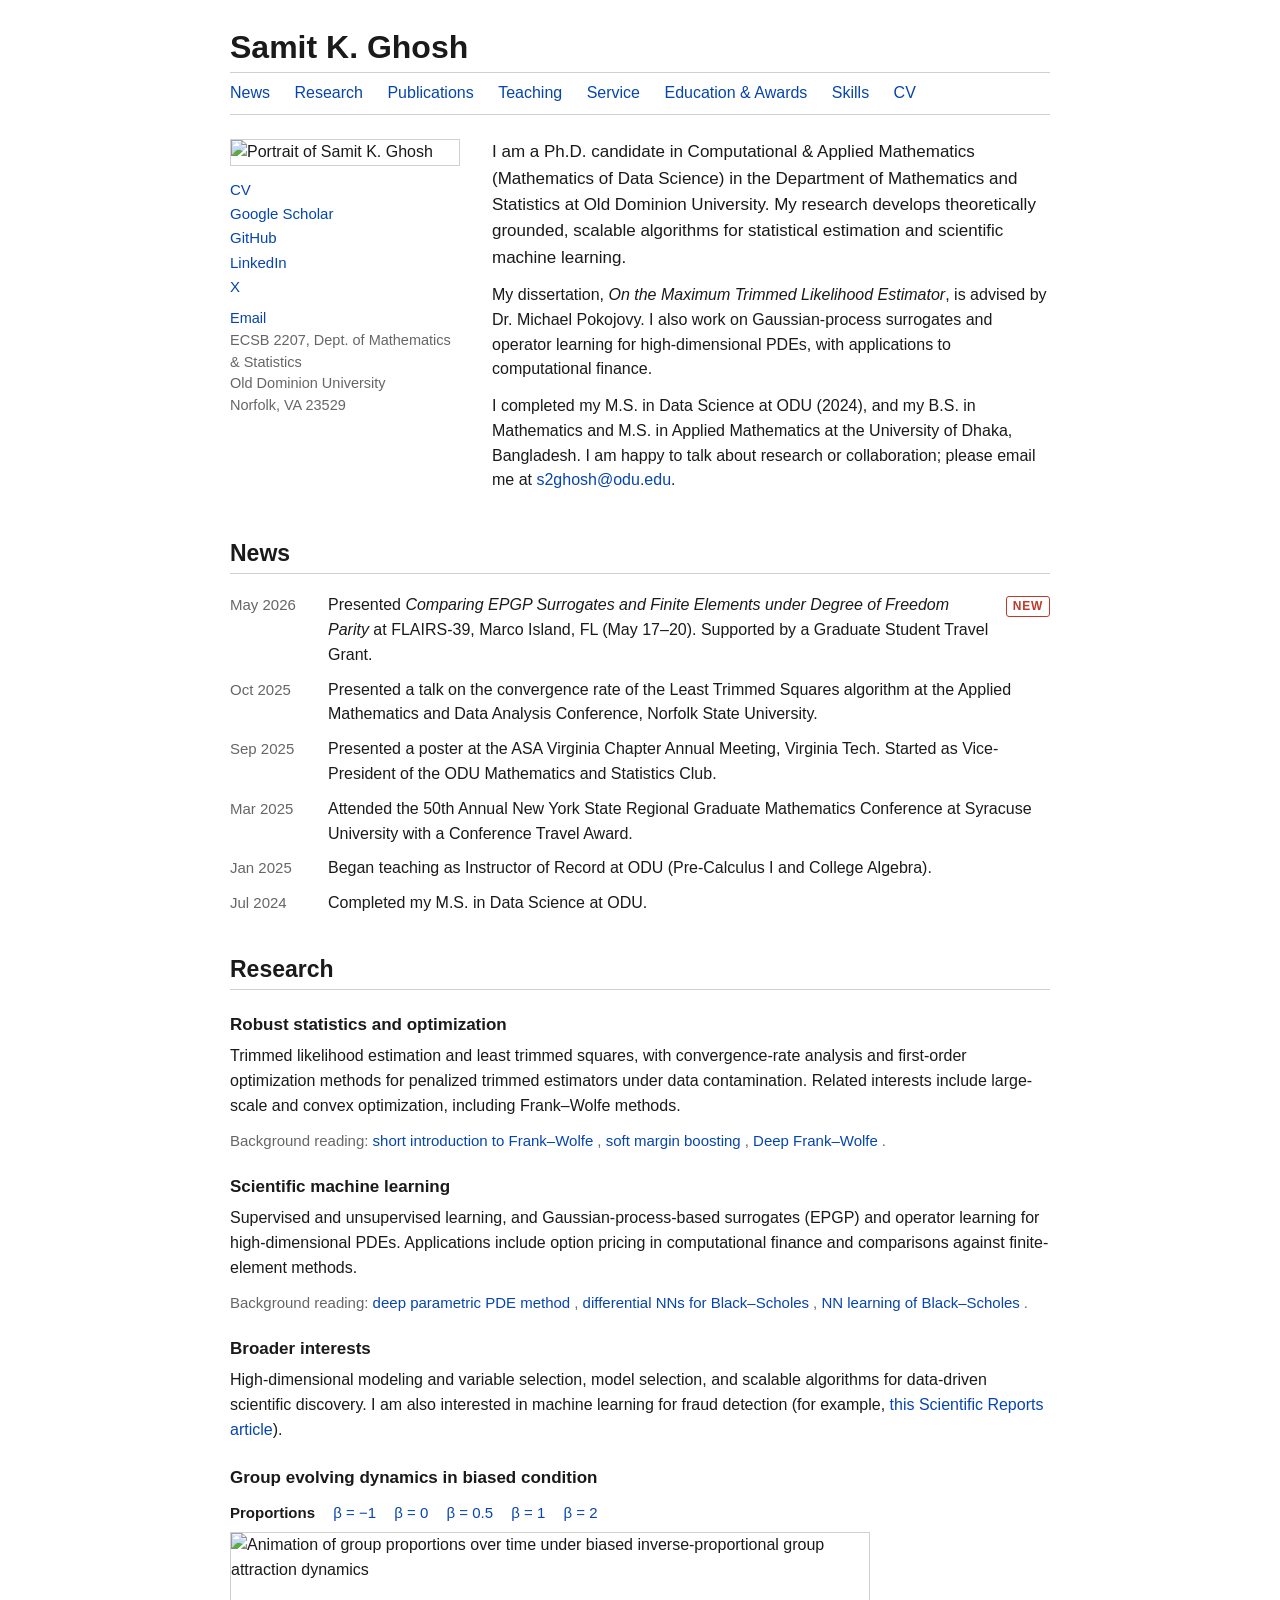
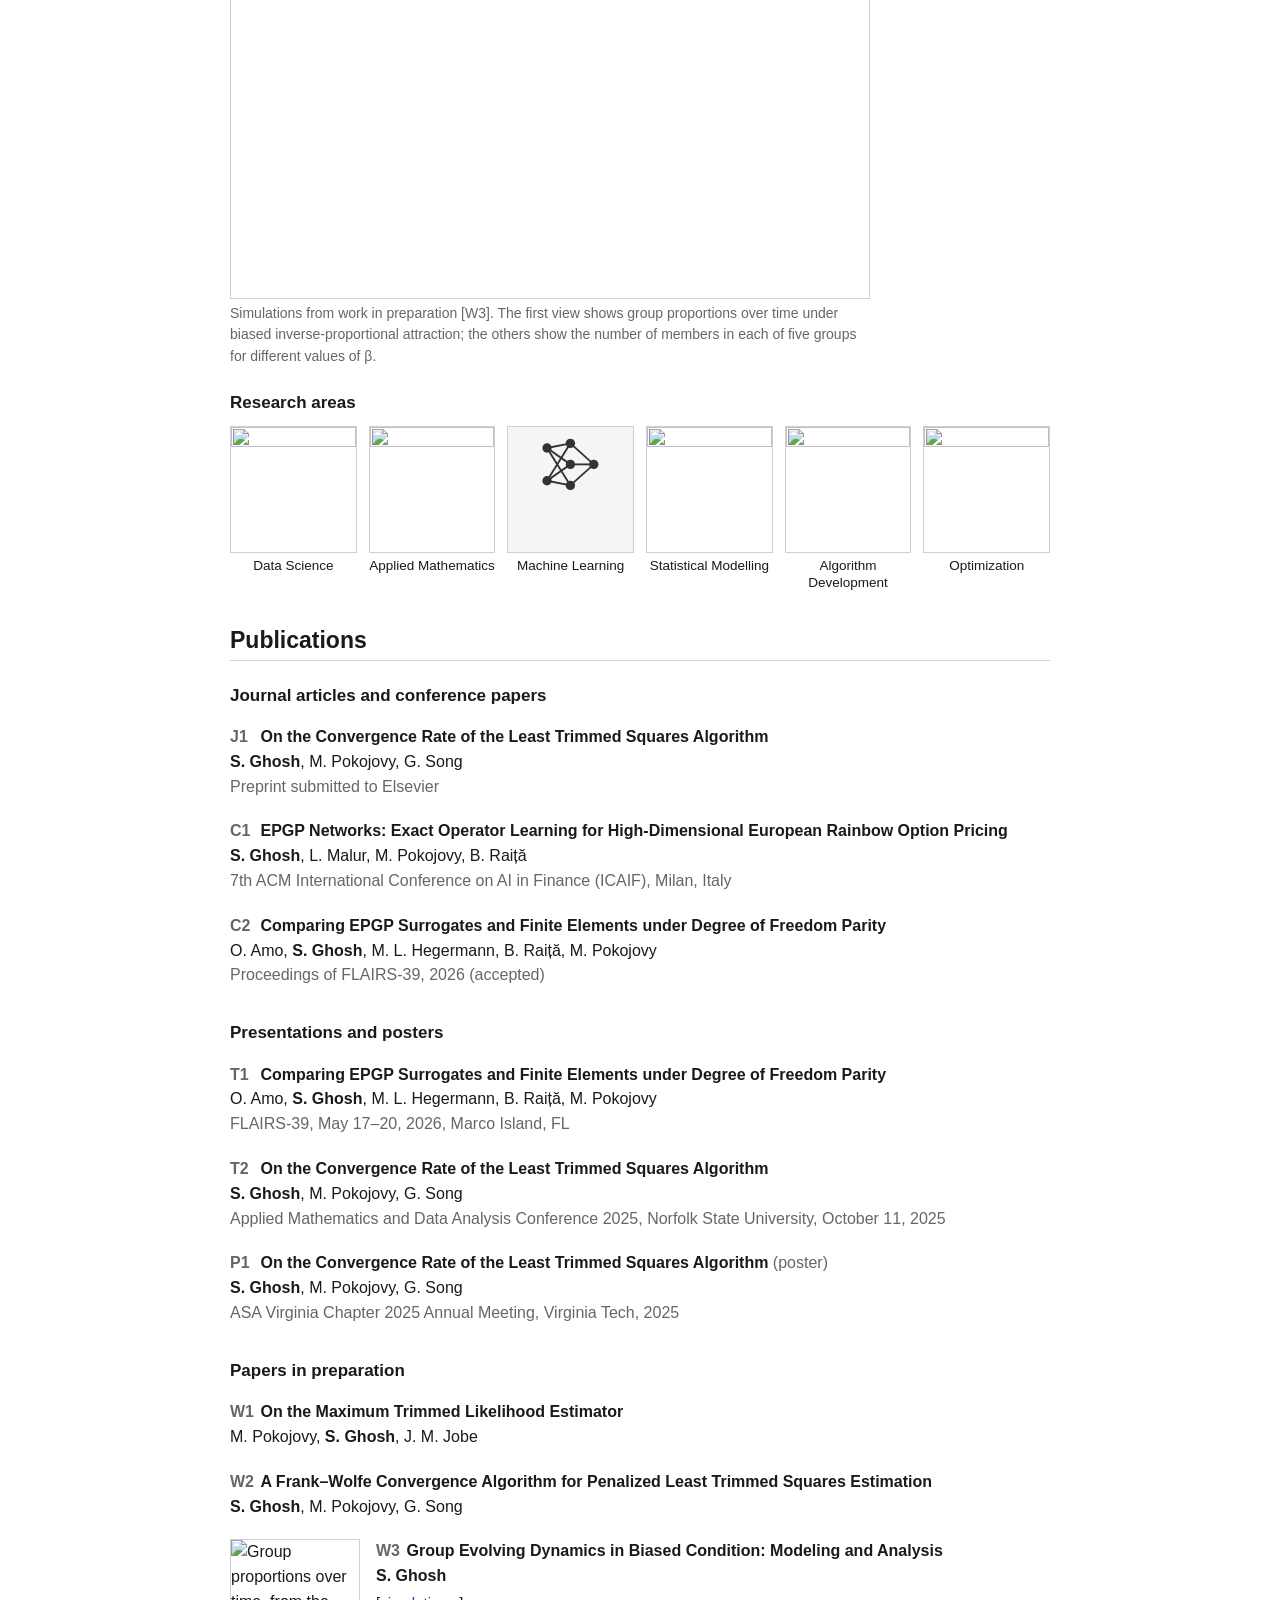
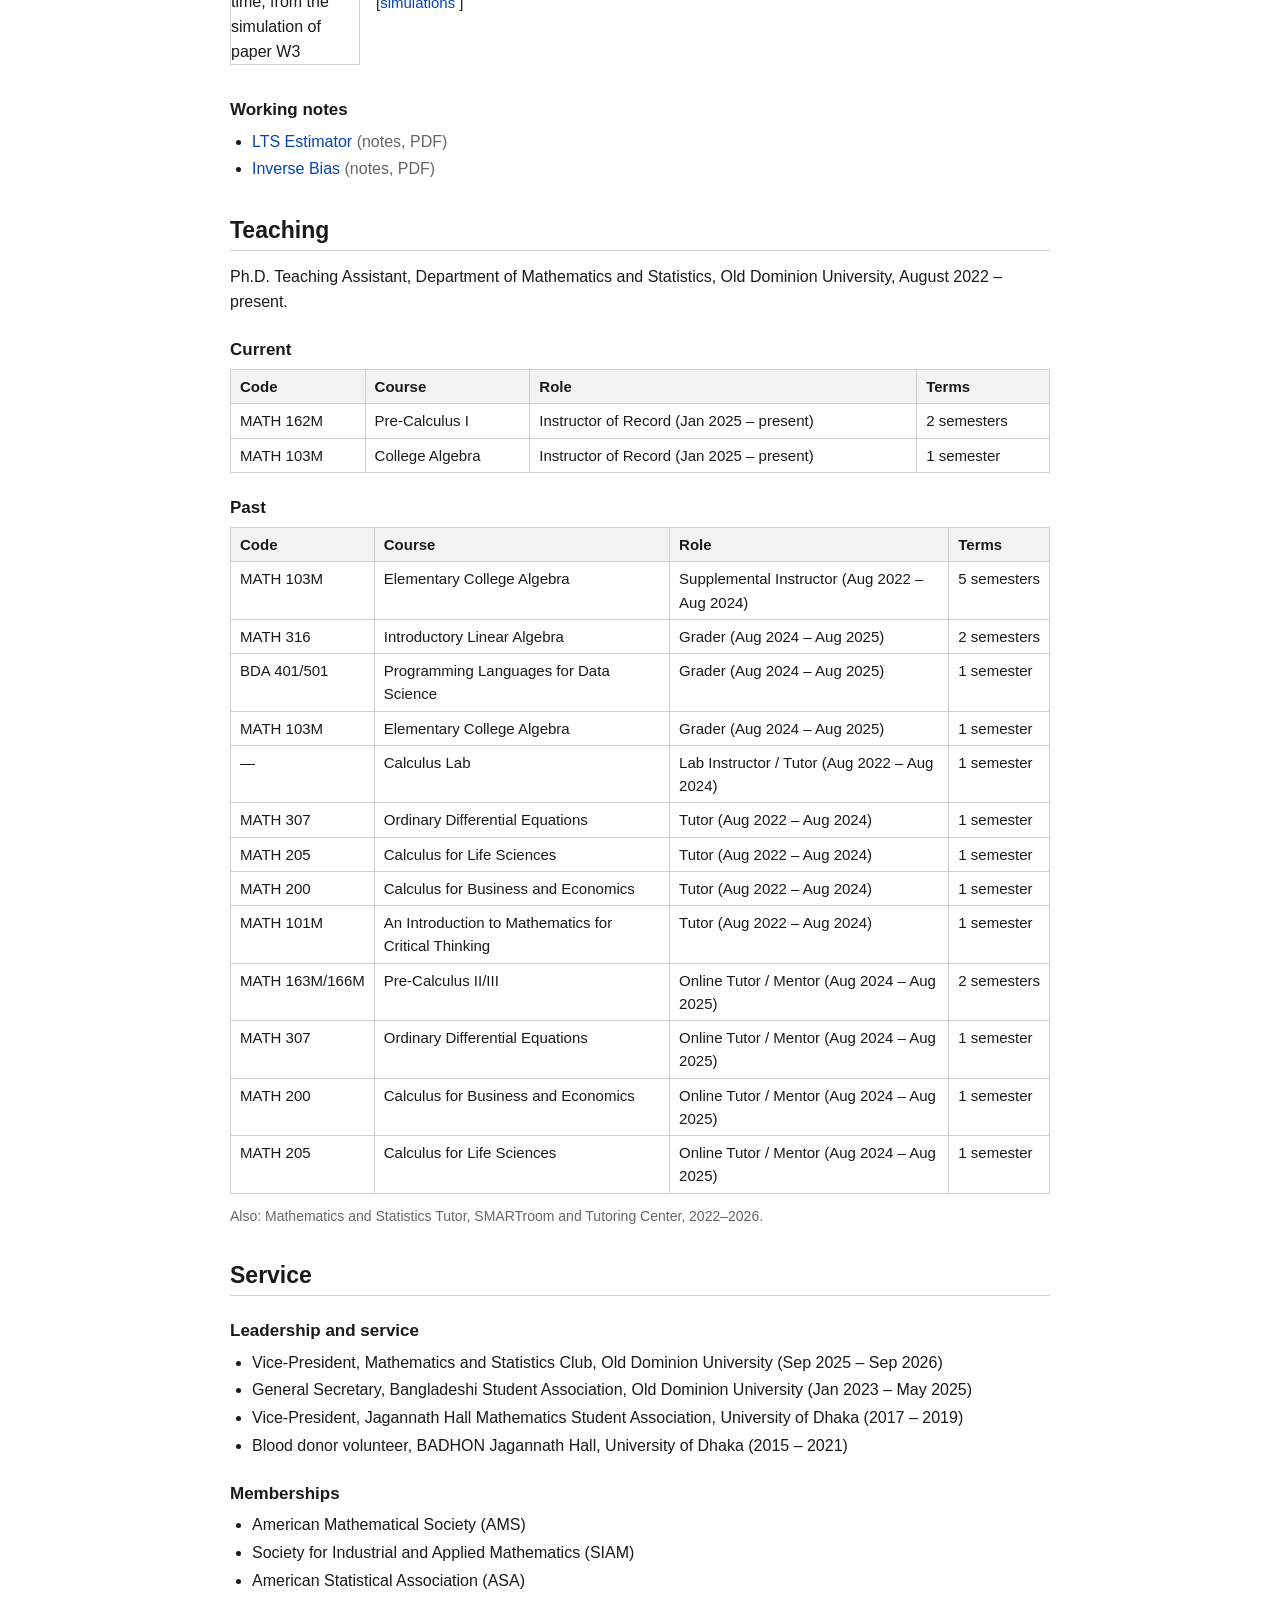
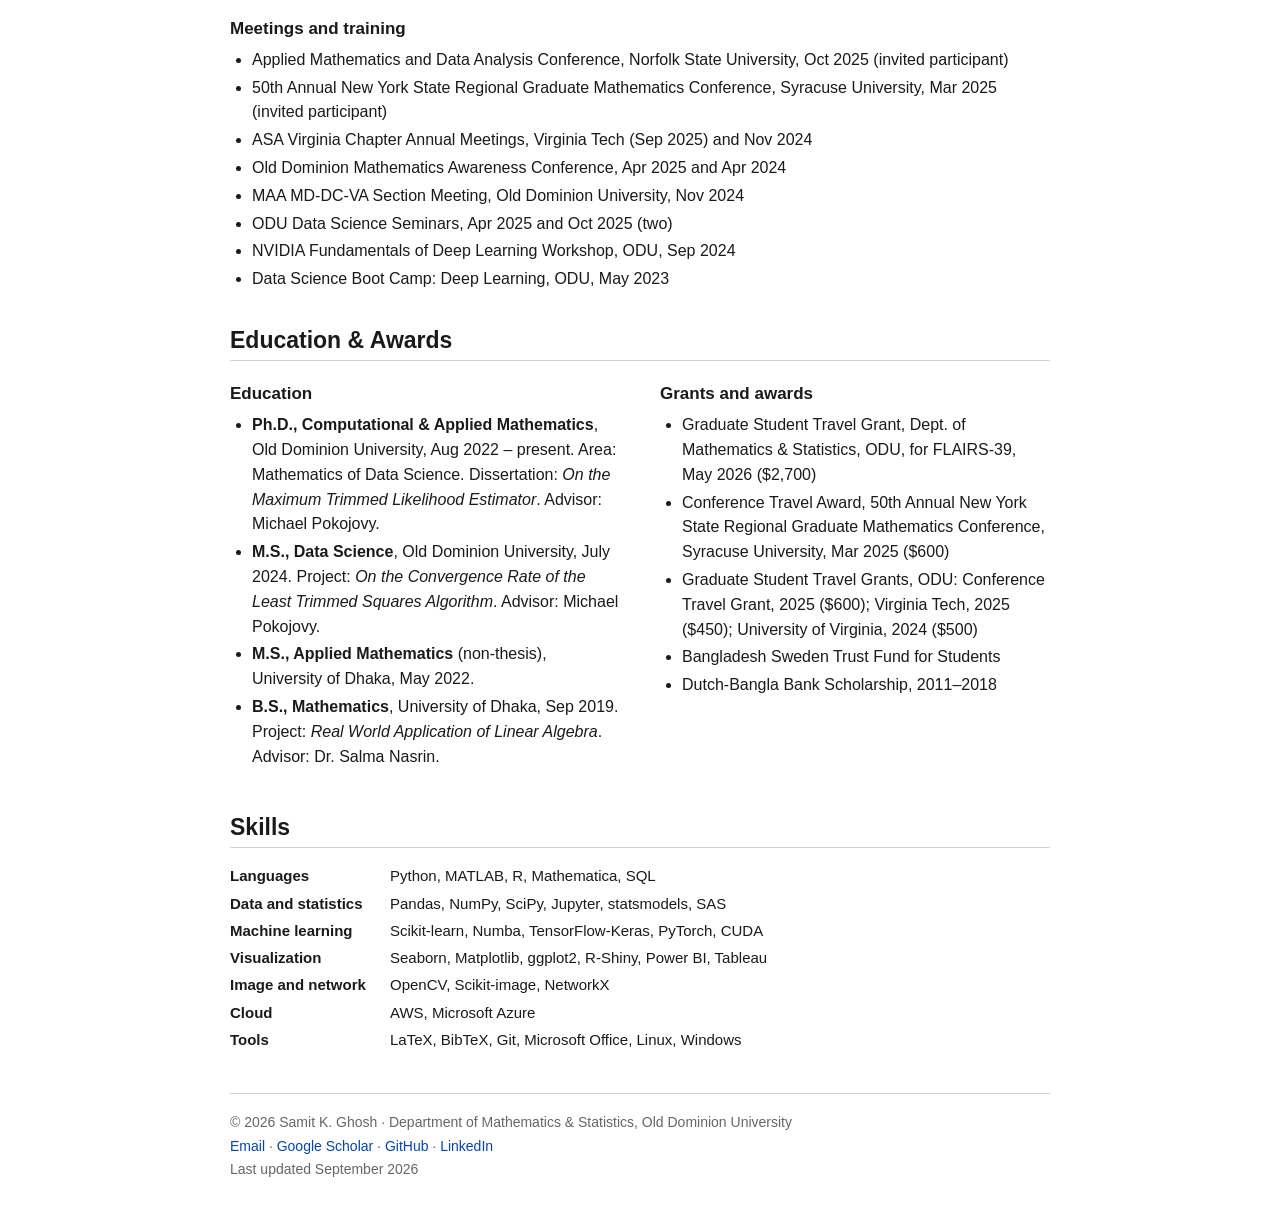
==== commit a84ccd7c: "Update links and email display in index.html" ====
--- a/index.html
+++ b/index.html
@@ -49,14 +49,14 @@
             <li><a href="https://scholar.google.com/citations?user=d_TgIVkAAAAJ&amp;hl=en" target="_blank" rel="noopener">Google Scholar</a></li>
             <li><a href="https://github.com/samitgit" target="_blank" rel="noopener">GitHub</a></li>
             <li><a href="https://www.linkedin.com/in/samitgkghosh" target="_blank" rel="noopener">LinkedIn</a></li>
-            <li><a href="https://x.com/Ghosh_Samit13" target="_blank" rel="noopener">X (Twitter)</a></li>
+            <li><a href="https://x.com/Ghosh_Samit13" target="_blank" rel="noopener">X </a></li>
             <!-- ResearchGate: remove the arrows around the next line and paste your profile URL
             <li><a href="PASTE_RESEARCHGATE_URL_HERE" target="_blank" rel="noopener">ResearchGate</a></li>
             -->
         </ul>
 
         <address class="contact">
-            <a href="mailto:s2ghosh@odu.edu">s2ghosh@odu.edu</a><br>
+            <a href="mailto:s2ghosh@odu.edu">Email</a><br>
             ECSB 2207, Dept. of Mathematics &amp; Statistics<br>
             Old Dominion University<br>
             Norfolk, VA 23529
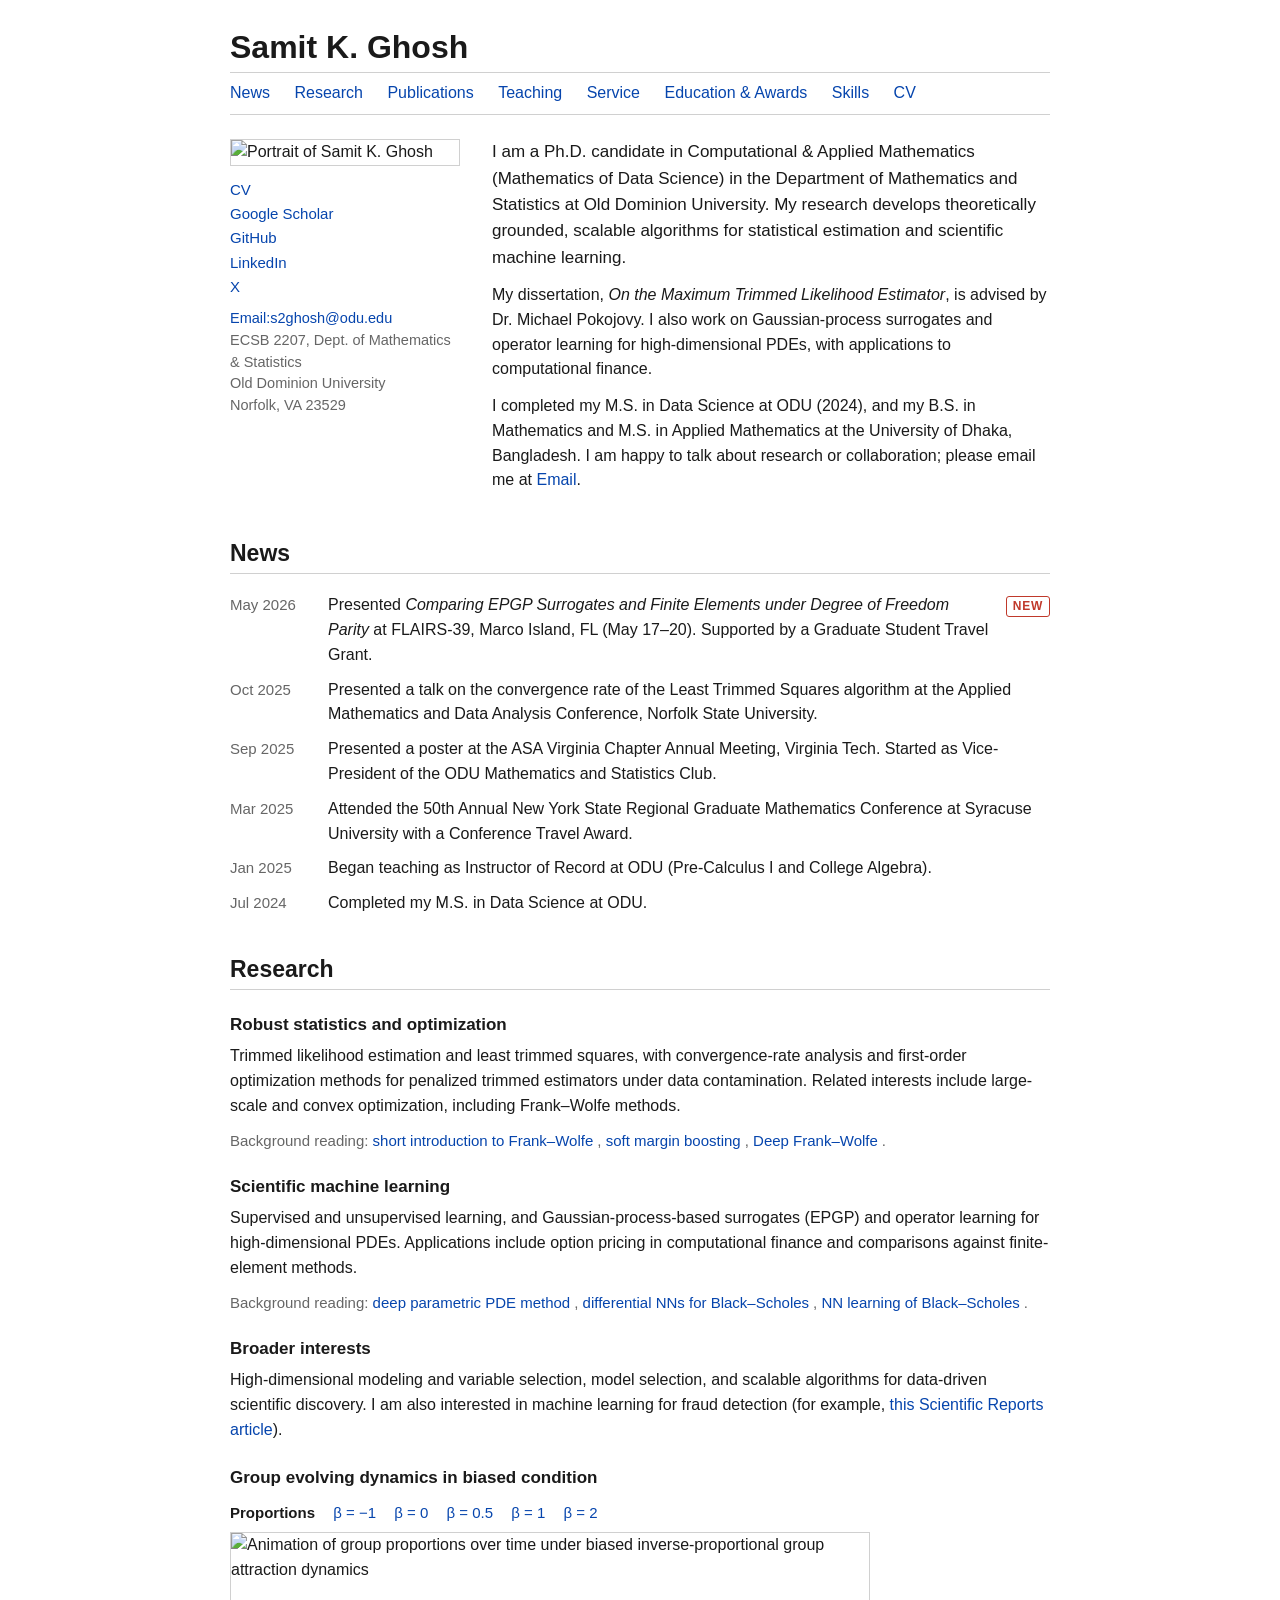
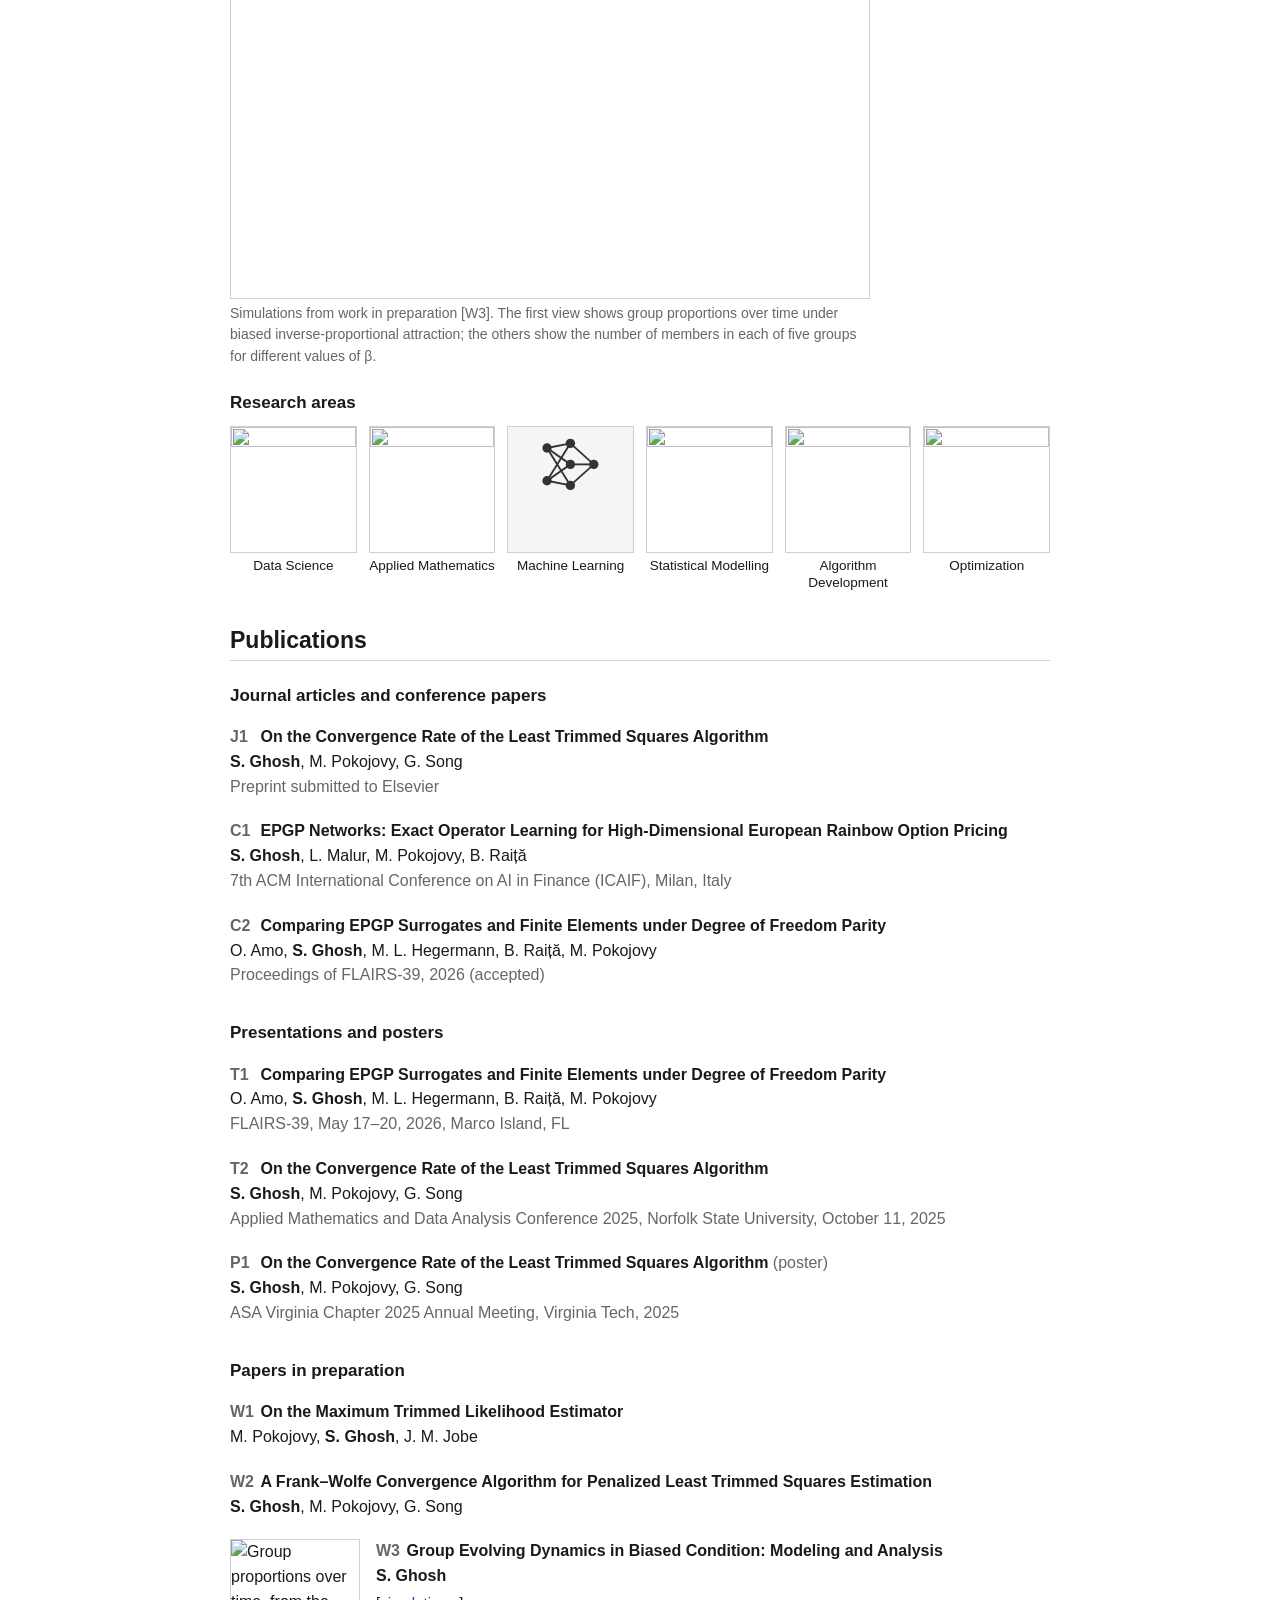
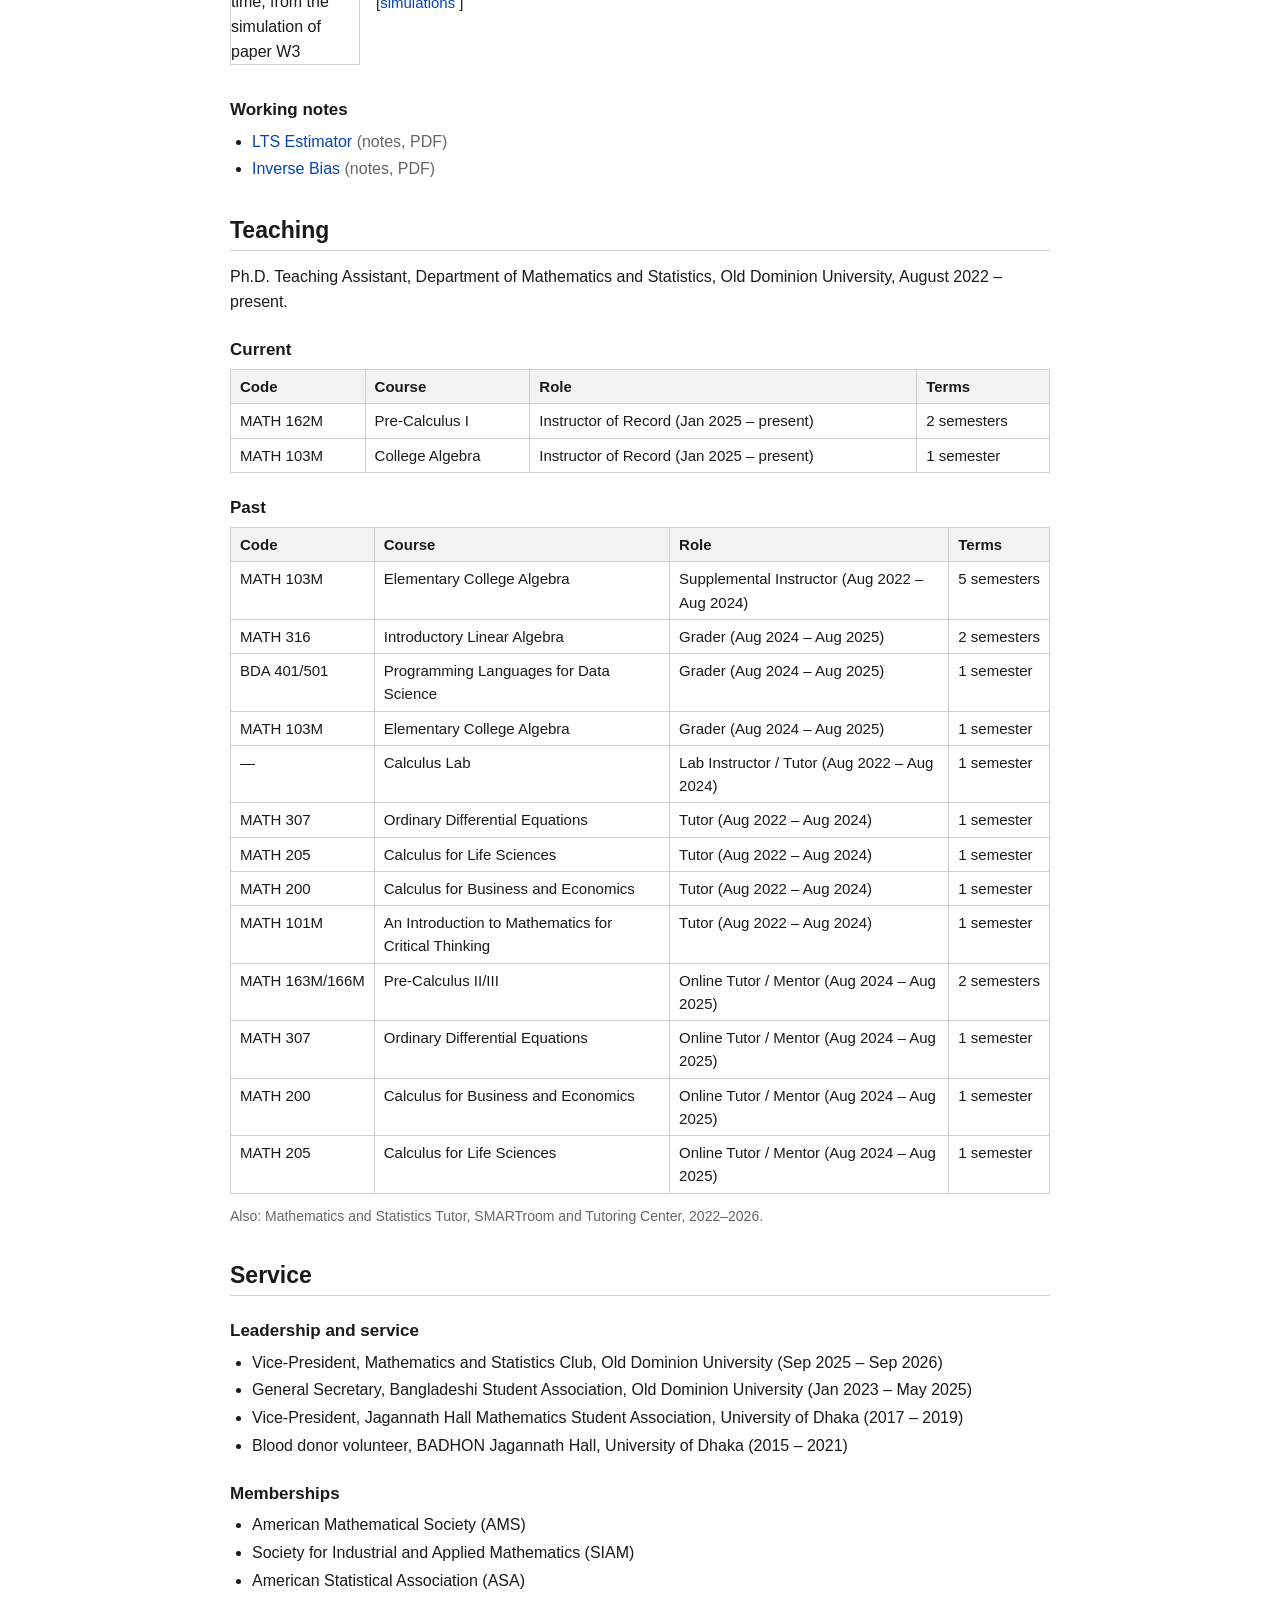
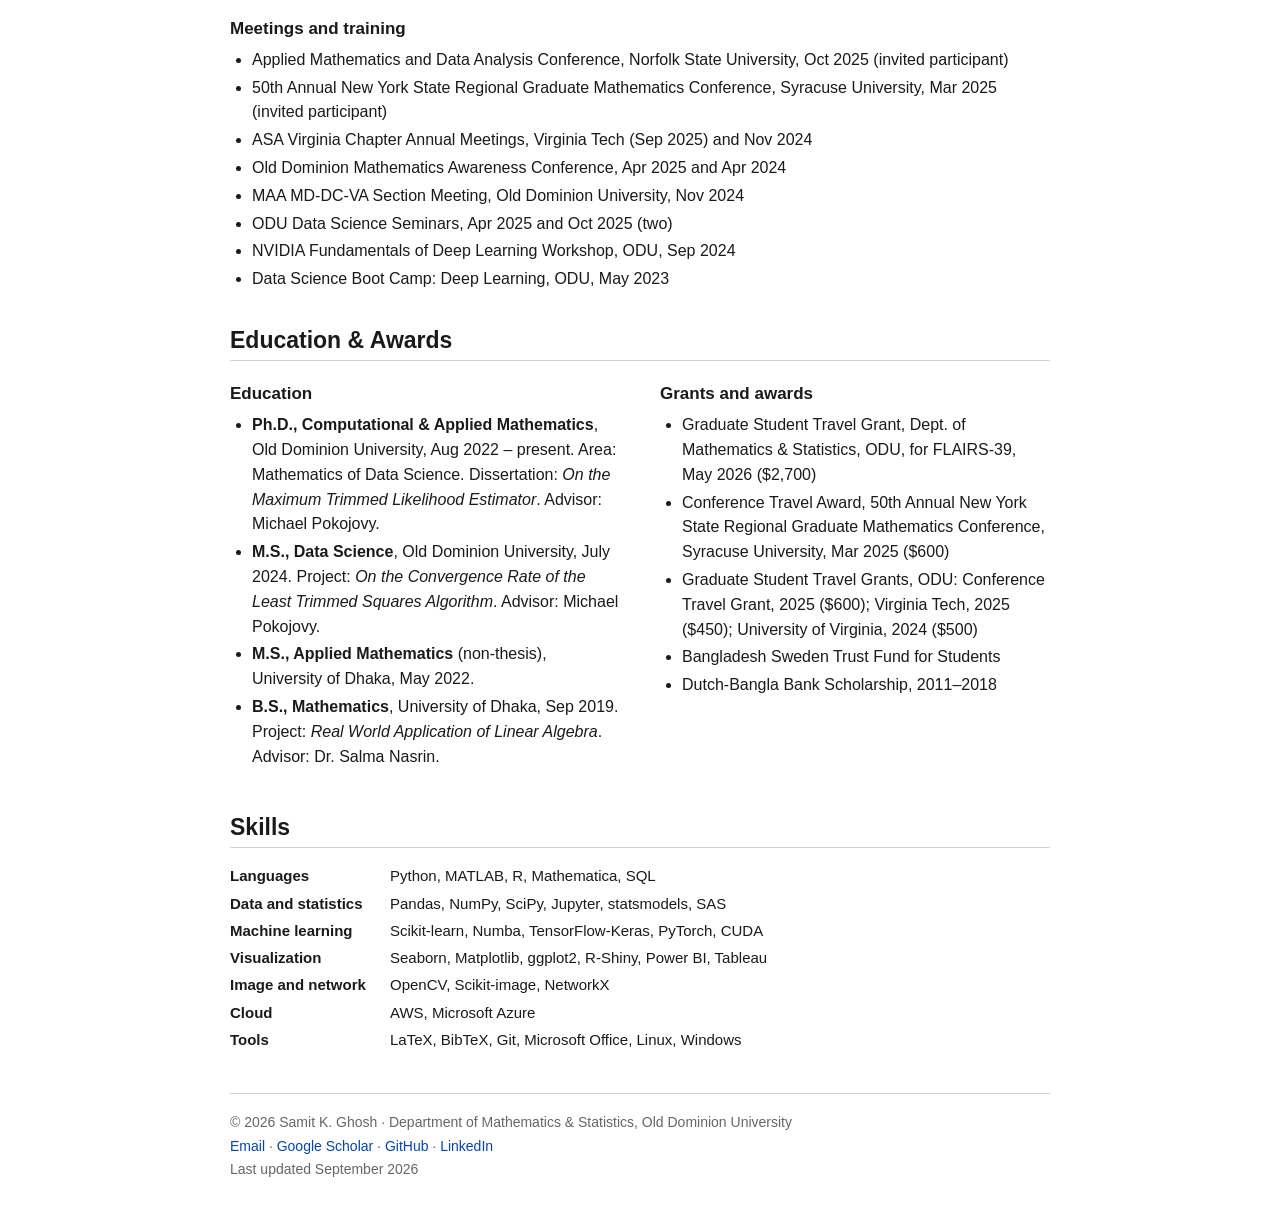
==== commit 59f09113: "Update email link text in index.html" ====
--- a/index.html
+++ b/index.html
@@ -56,7 +56,7 @@
         </ul>
 
         <address class="contact">
-            <a href="mailto:s2ghosh@odu.edu">Email</a><br>
+            <a href="mailto:s2ghosh@odu.edu">Email:s2ghosh@odu.edu</a><br>
             ECSB 2207, Dept. of Mathematics &amp; Statistics<br>
             Old Dominion University<br>
             Norfolk, VA 23529
@@ -67,7 +67,7 @@
     <div class="intro">
         <p class="lead">I am a Ph.D. candidate in Computational &amp; Applied Mathematics (Mathematics of Data Science) in the Department of Mathematics and Statistics at Old Dominion University. My research develops theoretically grounded, scalable algorithms for statistical estimation and scientific machine learning.</p>
         <p>My dissertation, <em>On the Maximum Trimmed Likelihood Estimator</em>, is advised by Dr. Michael Pokojovy. I also work on Gaussian-process surrogates and operator learning for high-dimensional PDEs, with applications to computational finance.</p>
-        <p>I completed my M.S. in Data Science at ODU (2024), and my B.S. in Mathematics and M.S. in Applied Mathematics at the University of Dhaka, Bangladesh. I am happy to talk about research or collaboration; please email me at <a href="mailto:s2ghosh@odu.edu">s2ghosh@odu.edu</a>.</p>
+        <p>I completed my M.S. in Data Science at ODU (2024), and my B.S. in Mathematics and M.S. in Applied Mathematics at the University of Dhaka, Bangladesh. I am happy to talk about research or collaboration; please email me at <a href="mailto:s2ghosh@odu.edu">Email</a>.</p>
     </div>
 </div>
 
